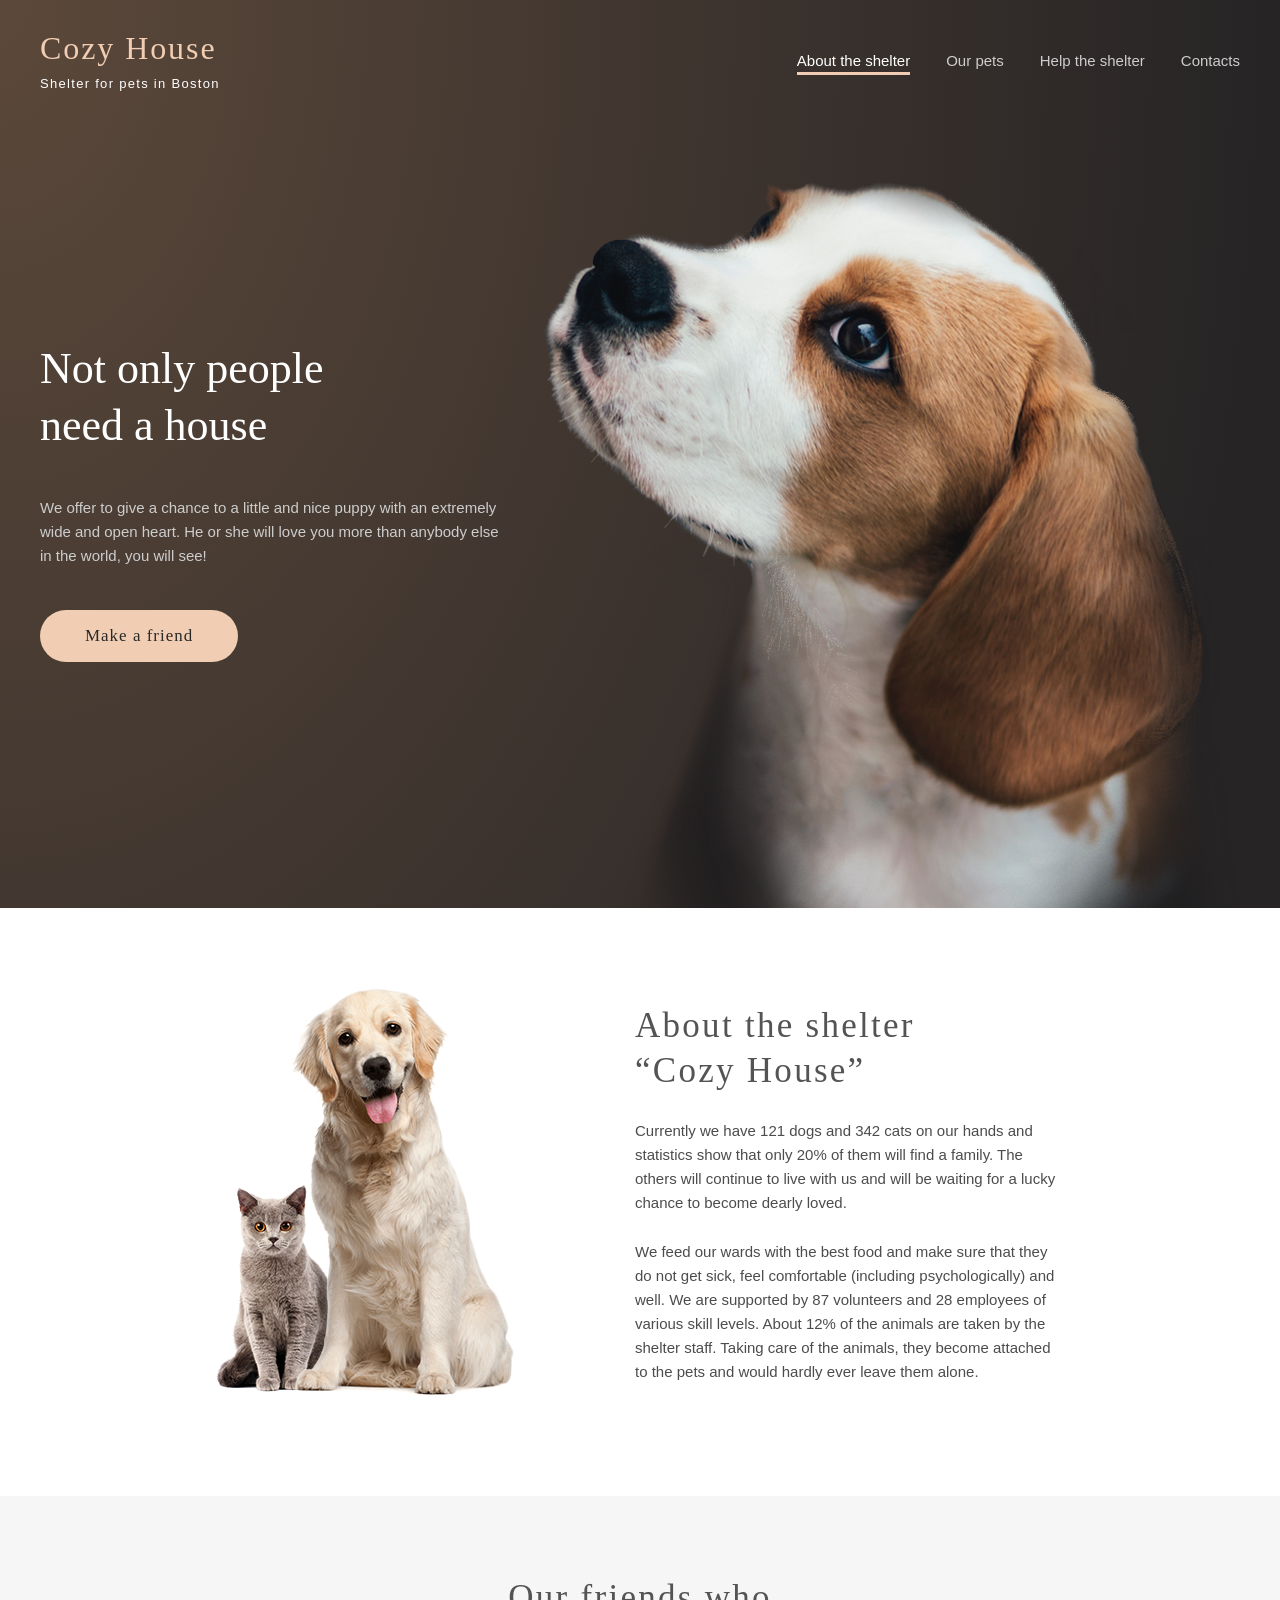
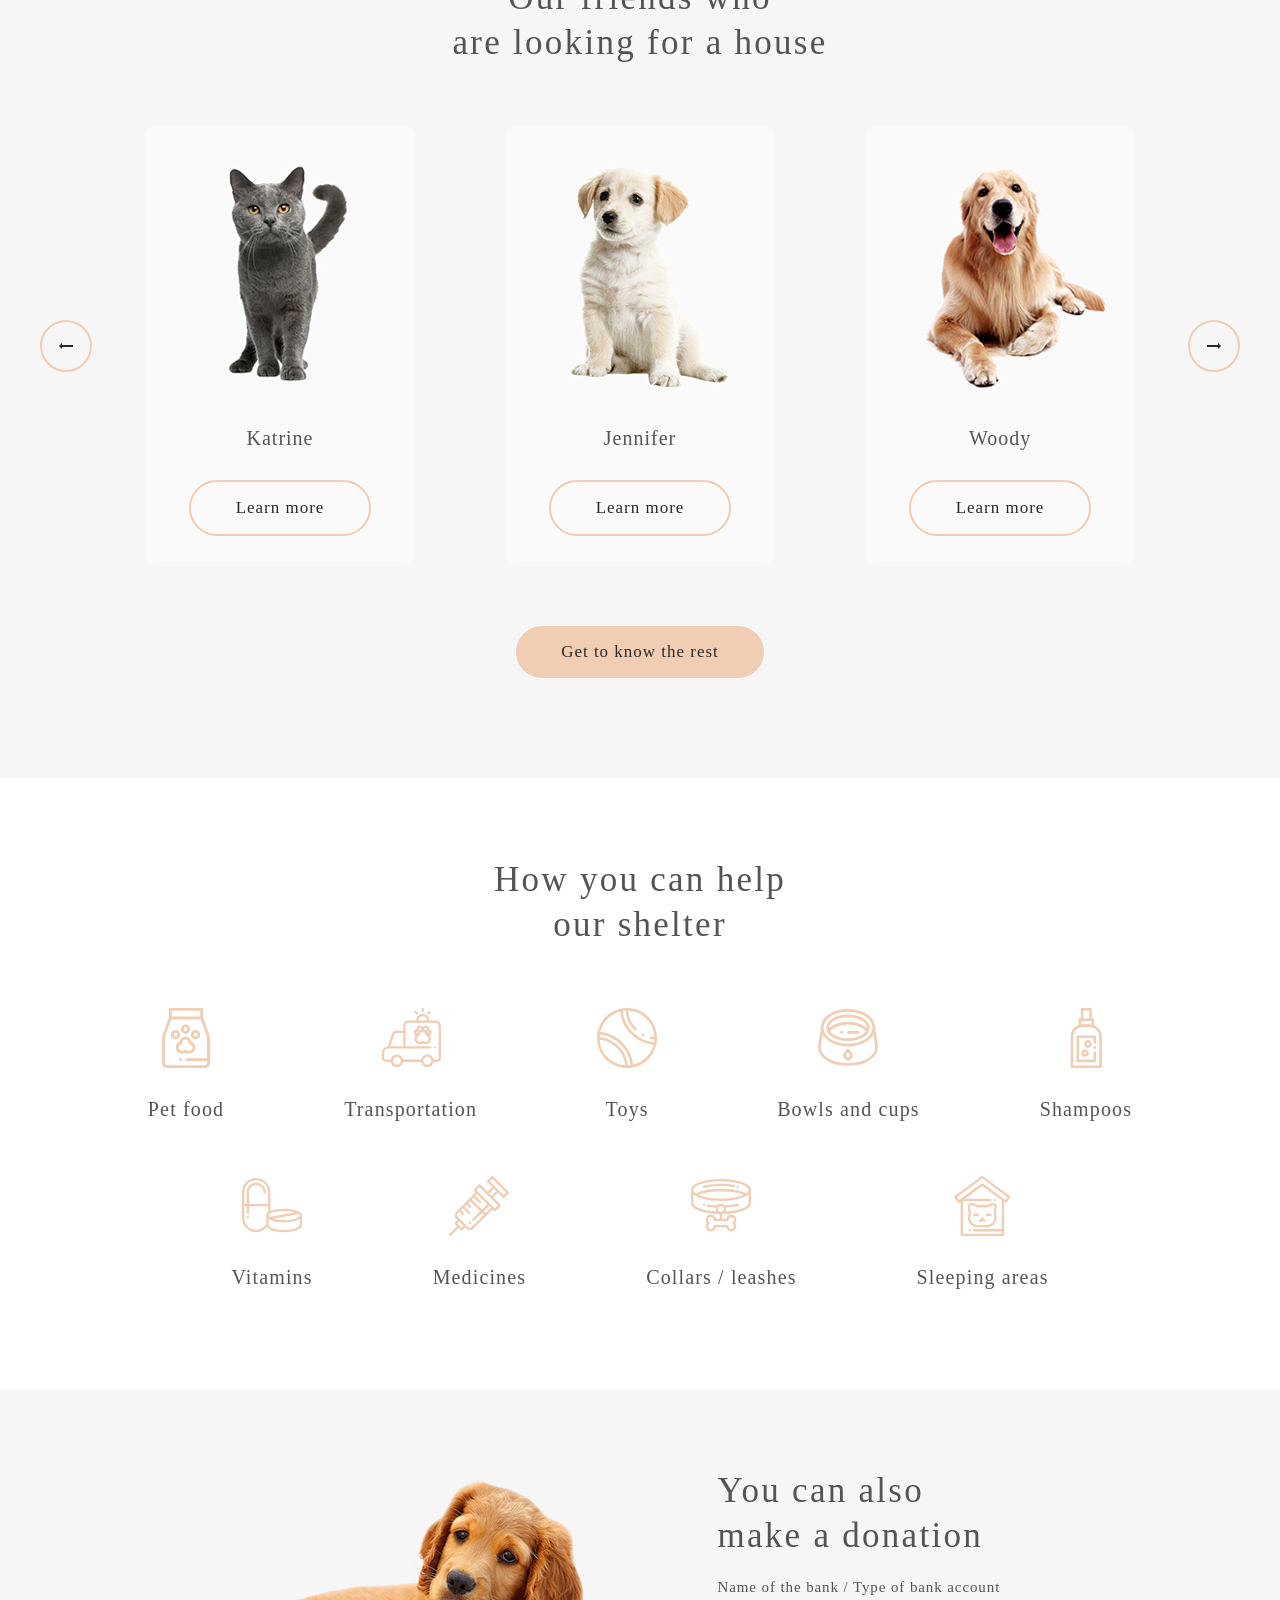
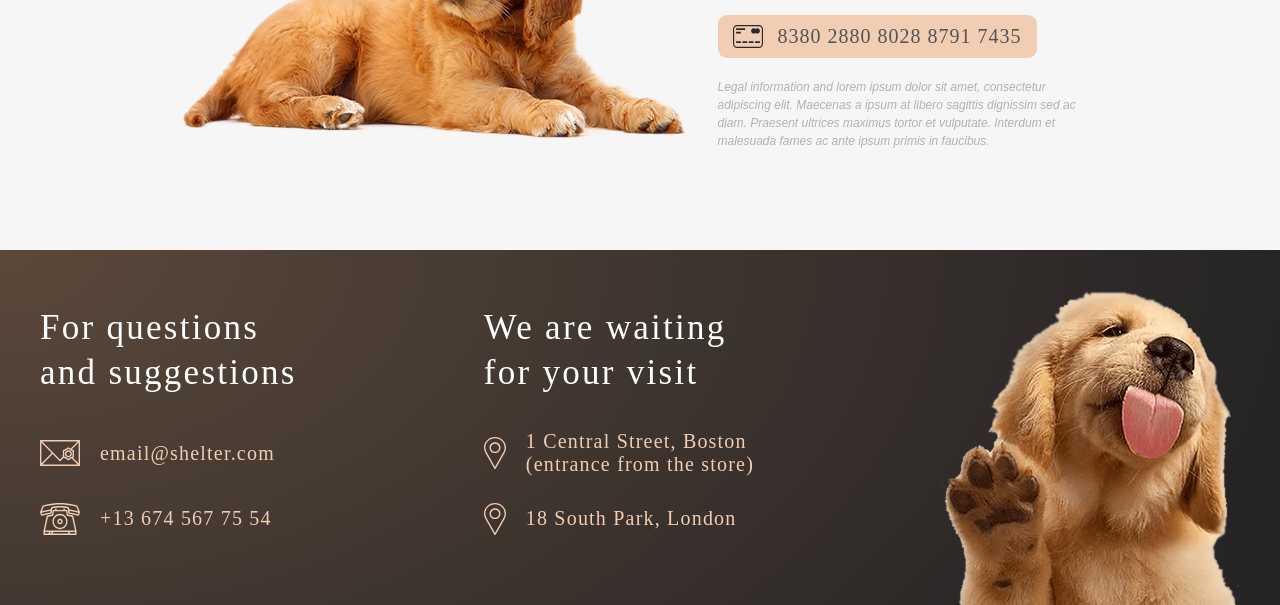
==== index.html @ 112a9e27 "feat: add adaptive for footer" ====
<!DOCTYPE html>
<html lang="en">

<head>
  <meta charset="UTF-8">
  <meta name="viewport" content="width=device-width, initial-scale=1">
  <title>Cozy House</title>
  <link rel="stylesheet" type="text/css" href="css/style.css">
  <link rel="icon" type="image/png" sizes="32x32" href="img/icons/favicon/favicon-32x32.png">
  <link rel="icon" type="image/png" sizes="16x16" href="img/icons/favicon/favicon-16x16.png">
</head>

<body>
  <div class="wrapper">

    <header class="header">
      <div class="container">
        <div class="header__row">
          <div class="header__logo">
            <a href="" class="header__logo-link">
              <span class="header__logo-title">Cozy House</span>
              <span class="header__logo-subtitle">Shelter for pets in Boston</span>
            </a>
          </div>
          <nav class="header__nav">
            <ul class="header__nav-list">
              <li><a href="#about-the-shelter" class="header__nav-link active">About the shelter</a></li>
              <li><a href="our-pets.html" class="header__nav-link">Our pets</a></li>
              <li><a href="#help-the-shelter" class="header__nav-link">Help the shelter</a></li>
              <li><a href="#contacts" class="header__nav-link">Contacts</a></li>
            </ul>
          </nav>
          <button class="header__burger" aria-label="Open menu">
            <span></span>
          </button>
        </div>
      </div>
    </header>

    <main class="content">
      <section class="hero">
        <div class="container">
          <div class="hero__content">
            <div class="hero__body">
              <h1 class="hero__title">Not only people need a house</h1>
              <div class="hero__text">
                <p>We offer to give a chance to a little and nice puppy with an extremely wide and open heart. He or she will love you more than anybody else in the world, you will see!</p>
              </div>
              <a href="#our-pets" class="hero__link link">Make a friend</a>
            </div>
            <div class="hero__image-block">
              <img src="img/main/1.png" alt="Cute puppy looking for a home" class="hero__img">
            </div>
          </div>
        </div>
      </section>

      <section class="about section" id="about-the-shelter">
        <div class="container">
          <div class="about__container">
            <div class="about__row">
              <div class="about__img">
                <img src="img/main/2.png" alt="puppy">
              </div>
              <div class="about__body">
                <h2 class="about__title title">About the shelter “Cozy House”</h2>
                <div class="about__text">
                  <p>Currently we have 121 dogs and 342 cats on our hands and statistics show that only 20% of them will find a family. The others will continue to live with us and will be waiting for a lucky chance to become dearly loved.</p>
                  <p>We feed our wards with the best food and make sure that they do not get sick, feel comfortable (including psychologically) and well. We are supported by 87 volunteers and 28 employees of various skill levels. About 12% of the animals are taken by the shelter staff. Taking care of the animals, they become attached to the pets and would hardly ever leave them alone.</p>
                </div>
              </div>
            </div>
          </div>
        </div>
      </section>

      <section class="friends section" id="our-pets">
        <div class="container">
          <h2 class="friends__title title">Our friends who <br> are looking for a house</h2>
          <div class="friends__slider slider">
            <button class="slider__btn">
              <img src="img/icons/arr1.svg" alt="arrow">
            </button>
            <div class="slider__cards">
              <div class="slider__row">
                <a href="#" class="slider__card">
                  <div class="slider__img">
                    <img src="img/main/slider/1.png" alt="kitten">
                  </div>
                  <div class="slider__name">Katrine</div>
                  <div class="slider__link link">Learn more</div>
                </a>
                <a href="#" class="slider__card">
                  <div class="slider__img">
                    <img src="img/main/slider/2.png" alt="kitten">
                  </div>
                  <div class="slider__name">Jennifer</div>
                  <div class="slider__link link">Learn more</div>
                </a>
                <a href="#" class="slider__card">
                  <div class="slider__img">
                    <img src="img/main/slider/3.png" alt="kitten">
                  </div>
                  <div class="slider__name">Woody</div>
                  <div class="slider__link link">Learn more</div>
                </a>
              </div>
            </div>
            <button class="slider__btn">
              <img src="img/icons/arr2.svg" alt="arrow">
            </button>
          </div>
          <div class="friends__link">
            <a href="our-pets.html" class="link">Get to know the rest</a>
          </div>
        </div>
      </section>

      <section class="help section" id="help-the-shelter">
        <div class="container">
          <h2 class="help__title title">How you can help <br> our shelter</h2>

          <div class="help__content">
            <ul class="help__row help__row--top">
              <li class="help__item">
                <div class="help__item-img"><img src="img/main/help/1.svg" alt=""></div>
                <p class="help__item-name">Pet food</p>
              </li>
              <li class="help__item">
                <div class="help__item-img"><img src="img/main/help/2.svg" alt=""></div>
                <p class="help__item-name">Transportation</p>
              </li>
              <li class="help__item">
                <div class="help__item-img"><img src="img/main/help/3.svg" alt=""></div>
                <p class="help__item-name">Toys</p>
              </li>
              <li class="help__item">
                <div class="help__item-img"><img src="img/main/help/4.svg" alt=""></div>
                <p class="help__item-name">Bowls and cups</p>
              </li>
              <li class="help__item">
                <div class="help__item-img"><img src="img/main/help/5.svg" alt=""></div>
                <p class="help__item-name">Shampoos</p>
              </li>
            </ul>

            <ul class="help__row help__row--bottom">
              <li class="help__item">
                <div class="help__item-img"><img src="img/main/help/6.svg" alt=""></div>
                <p class="help__item-name">Vitamins</p>
              </li>
              <li class="help__item">
                <div class="help__item-img"><img src="img/main/help/7.svg" alt=""></div>
                <p class="help__item-name">Medicines</p>
              </li>
              <li class="help__item">
                <div class="help__item-img"><img src="img/main/help/8.svg" alt=""></div>
                <p class="help__item-name">Collars / leashes</p>
              </li>
              <li class="help__item">
                <div class="help__item-img"><img src="img/main/help/9.svg" alt=""></div>
                <p class="help__item-name">Sleeping areas</p>
              </li>
            </ul>
          </div>
        </div>
      </section>


      <section class="donation section">
        <div class="container">
          <div class="donation__row">
            <div class="donation__img">
              <img src="img/main/3.png" alt="puppy">
            </div>
            <div class="donation__body">
              <h2 class="donation__title title">You can also <br> make a donation</h2>
              <div class="donation__bank-type">Name of the bank / Type of bank account</div>
              <a href="" class="donation__card link">8380 2880 8028 8791 7435</a>
              <div class="donation__legal-info">
                <p>Legal information and lorem ipsum dolor sit amet, consectetur adipiscing elit. Maecenas a ipsum at libero sagittis dignissim sed ac diam. Praesent ultrices maximus tortor et vulputate. Interdum et malesuada fames ac ante ipsum primis in faucibus.</p>
              </div>
            </div>
          </div>
        </div>
      </section>

    </main>

    <footer class="footer" id="contacts">
      <div class="container">
        <div class="footer__row">
          <div class="footer__column">
            <h2 class="footer__title title">For questions <br> and suggestions</h2>
            <a href="mailto:email@shelter.com" class="footer__link email">email@shelter.com</a>
            <a href="tel:+136745677554" class="footer__link phone">+13 674 567 75 54</a>
          </div>
          <div class="footer__column">
            <h2 class="footer__title title">We are waiting <br> for your visit</h2>
            <a href="https://www.google.com/maps/place/1+Central+St,+Boston,+MA+02109,+%D0%A1%D0%A8%D0%90/@42.3586081,-71.0549309,20.5z/data=!4m5!3m4!1s0x89e370868bc2ce7b:0x82fa7db94f5fea9e!8m2!3d42.358552!4d-71.0547264?entry=ttu&g_ep=EgoyMDI1MDYxNi4wIKXMDSoASAFQAw%3D%3D" target="_blank" class="footer__link address">1 Central Street, Boston <br> (entrance from the store)</a>
            <a href="https://www.google.com/maps/place/18+S+Park+Rd,+London+SW19+6NN,+%D0%92%D0%B5%D0%BB%D0%B8%D0%BA%D0%BE%D0%B1%D1%80%D0%B8%D1%82%D0%B0%D0%BD%D0%B8%D1%8F/@51.4440909,-0.2084612,18.75z/data=!4m6!3m5!1s0x48760f46ff61dba9:0x5696e3b778e1f425!8m2!3d51.4441053!4d-0.2076652!16s%2Fg%2F11b90n3sb6?entry=ttu&g_ep=EgoyMDI1MDYxNi4wIKXMDSoASAFQAw%3D%3D" target="_blank" class="footer__link address">18 South Park, London </a>
          </div>
          <div class="footer__img">
            <img src="img/footer.png" alt="puppy">
          </div>
        </div>
      </div>
    </footer>
  </div>
</body>

</html>
---- css/style.css ----
:root {
  --clr-white: #ffffff;
  --clr-light: #fafafa;
  --clr-gray-100: #f6f6f6;
  --clr-gray-200: #f1f1f1;
  --clr-gray-300: #cdcdcd;
  --clr-gray-400: #b2b2b2;
  --clr-gray-500: #545454;
  --clr-gray-600: #4c4c4c;
  --clr-gray-700: #292929;
  --clr-brown-100: #f1cdb3;
  --clr-brown-200: #fddcc4;
  --clr-brand-dark-1: #5b483a;
  --clr-brand-dark-2: #262425;
  --bg-primary: var(--clr-white);
  --bg-secondary: var(--clr-gray-100);
  --bg-accent: var(--clr-brown-200);
  --bg-card: var(--clr-light);
  --bg-dark: var(--clr-brand-dark-2);
  --bg-dark-card: var(--clr-brand-dark-1);
  --text-main: var(--clr-gray-600);
  --text-title: var(--clr-gray-500);
  --text-accent: var(--clr-white);
  --text-muted: var(--clr-gray-300);
  --text-dark: var(--clr-gray-700);
  --text-disclaimer: var(--clr-gray-400);
  --cta-primary: var(--clr-brown-100);
  --cta-primary-hover: var(--clr-brown-200);
  --link-color: var(--clr-brand-dark-1);
  --border-light: var(--clr-gray-200);
  --border-focus: var(--clr-brown-100);
  --font-size-xs: 0.8125rem;
  --font-size-sm: 0.9375rem;
  --font-size-md: 1.25rem;
  --font-size-lg: 1.5rem;
  --font-size-xl: 2.1875rem;
  --font-size-xxl: 2.75rem;
  --font-size-logo: 2rem;
  --font-size-link: 1.06rem;
  --font-size-disclaimer: 0.75rem;
}

.visually-hidden {
  position: absolute !important;
  width: 1px !important;
  height: 1px !important;
  margin: -1px !important;
  padding: 0 !important;
  overflow: hidden !important;
  clip: rect(0 0 0 0) !important;
  white-space: nowrap !important;
  border: 0 !important;
}

.flex-center {
  display: flex;
  align-items: center;
  justify-content: center;
}

.header__nav-link, .header__nav-link::after, .slider__btn, .link {
  transition: all 0.3s;
}

* {
  padding: 0;
  margin: 0;
  border: 0;
}

*,
*:before,
*:after {
  -webkit-box-sizing: border-box;
  box-sizing: border-box;
}

:focus,
:active {
  outline: none;
}

a:focus,
a:active {
  outline: none;
}

nav,
footer,
header,
aside {
  display: block;
}

input,
button,
textarea {
  font-family: inherit;
}

input::-ms-clear {
  display: none;
}

button {
  cursor: pointer;
}

button::-moz-focus-inner {
  padding: 0;
  border: 0;
}

a,
a:visited {
  text-decoration: none;
}

a:hover {
  text-decoration: none;
}

ul li {
  list-style: none;
}

img {
  vertical-align: top;
}

h1,
h2,
h3,
h4,
h5,
h6 {
  font-size: inherit;
  font-weight: 400;
}

html,
body {
  height: 100%;
  width: 100%;
  font-size: 100%;
  line-height: 1;
  -ms-text-size-adjust: 100%;
  -moz-text-size-adjust: 100%;
  -webkit-text-size-adjust: 100%;
}

html {
  scroll-behavior: smooth;
}

body {
  font-family: Arial, "Helvetica Neue", Helvetica, sans-serif;
}

.link {
  display: inline-flex;
  align-items: center;
  justify-content: center;
  text-align: center;
  border-radius: 100vmax;
  padding: 0.9375rem 2.8125rem;
  background-color: var(--cta-primary);
  font-family: "Georgia", Georgia, serif;
  font-size: var(--font-size-link);
  letter-spacing: 0.06em;
  line-height: 1.3;
  color: var(--text-dark);
}
.link:hover {
  background-color: var(--cta-primary-hover);
}

.title {
  font-family: "Georgia", Georgia, serif;
  font-size: var(--font-size-xl);
  line-height: 1.285;
  letter-spacing: 0.065em;
  color: var(--text-title);
}
@media (max-width: 600px) {
  .title {
    font-size: var(--font-size-lg);
  }
}

.slider {
  display: flex;
  align-items: center;
  justify-content: space-between;
  gap: clamp(0.625rem, -4.688rem + 10vw, 3.313rem);
}
.slider__cards {
  width: 100%;
  overflow: hidden;
}
.slider__row {
  display: flex;
  justify-content: center;
  gap: clamp(1.25rem, -7.398rem + 16.279vw, 5.625rem);
}
.slider__row--grid {
  display: grid;
  grid-template-columns: repeat(4, 1fr);
  gap: 1.875rem 2.5rem;
}
.slider__card {
  flex: 1 1 33.333%;
  display: flex;
  flex-direction: column;
  font-family: "Georgia", Georgia, serif;
  text-align: center;
  background-color: var(--bg-card);
  border-radius: 0.625rem;
  padding-block-end: 1.875rem;
  overflow: hidden;
}
.slider__card:hover .slider__link {
  background-color: var(--cta-primary-hover);
  border-color: var(--cta-primary-hover);
}
.slider__img {
  width: 100%;
}
.slider__img img {
  width: 100%;
  max-width: 16.875rem;
  height: auto;
  aspect-ratio: 1/1;
  object-fit: cover;
}
.slider__name {
  margin-block: 1.875rem;
  font-size: var(--font-size-md);
  line-height: 1.2;
  letter-spacing: 0.0625rem;
  color: var(--text-title);
  flex: 1 1 auto;
}
.slider__link {
  align-self: center;
  border: 0.125rem solid var(--cta-primary);
  background-color: transparent;
}
.slider__btn {
  flex-shrink: 0;
  display: flex;
  align-items: center;
  justify-content: center;
  width: 3.25rem;
  height: 3.25rem;
  background-color: transparent;
  border: 0.125rem solid var(--cta-primary);
  border-radius: 50%;
}
.slider__btn:hover {
  background-color: var(--cta-primary-hover);
  border-color: var(--cta-primary-hover);
}
.slider__btn.active-btn {
  background-color: var(--cta-primary);
}
.slider__btn.disabled-btn {
  border-color: var(--text-muted);
  color: var(--text-muted);
  pointer-events: none;
  opacity: 0.5;
}
@media (max-width: 1024px) {
  .slider__row--grid {
    grid-template-columns: repeat(2, 1fr);
  }
}
@media (max-width: 850px) {
  .slider {
    gap: 0.75rem;
  }
  .slider__row:not(.slider__row--grid) {
    gap: clamp(0.313rem, -2.813rem + 10vw, 2.5rem);
  }
  .slider__row:not(.slider__row--grid) .slider__card:nth-child(3) {
    display: none;
  }
}
@media (max-width: 600px) {
  .slider {
    flex-wrap: wrap;
    justify-content: center;
    column-gap: 5rem;
  }
  .slider__row:not(.slider__row--grid) .slider__card:nth-child(2) {
    display: none;
  }
  .slider__row--grid {
    grid-template-columns: 1fr;
    gap: 1.875rem;
  }
  .slider__cards {
    order: -1;
    width: 100%;
  }
}

.wrapper {
  min-height: 100dvh;
  display: flex;
  flex-direction: column;
}

.content {
  flex: 1;
}

.container {
  width: 100%;
  max-width: 1280px;
  margin-inline: auto;
  padding-inline: 1.25rem;
}
@media (min-width: 750px) {
  .container {
    padding-inline: 1.875rem;
  }
}
@media (min-width: 850px) {
  .container {
    padding-inline: 2.5rem;
  }
}

.section {
  padding-block: 5rem 6.25rem;
}

@media (max-width: 600px) {
  .section {
    padding-block: 2.625rem;
  }
}
.header {
  position: absolute;
  inset-inline: 0;
  width: 100%;
  padding-block-start: 2rem;
  z-index: 10;
}
.header__row {
  display: flex;
  justify-content: space-between;
  align-items: center;
}
.header__logo-link {
  display: flex;
  flex-direction: column;
}
.header__logo-title {
  padding-block-end: 0.8125rem;
  font-family: "Georgia", Georgia, serif;
  font-size: var(--font-size-logo);
  letter-spacing: 0.06em;
  color: var(--cta-primary);
}
.header__logo-subtitle {
  font-size: var(--font-size-xs);
  text-align: center;
  letter-spacing: 0.1em;
  color: var(--text-accent);
}
.header__nav-list {
  display: flex;
  align-items: center;
  gap: 2.25rem;
}
.header__nav-link {
  position: relative;
  padding-block: 0.625rem;
  color: var(--text-muted);
  font-size: var(--font-size-sm);
  line-height: 1.6;
}
.header__nav-link:hover, .header__nav-link:focus-visible {
  color: var(--text-accent);
}
.header__nav-link::after {
  content: "";
  position: absolute;
  inset-block-end: 0.25rem;
  inset-inline-start: 0;
  width: 100%;
  height: 0.1875rem;
  background-color: var(--cta-primary);
  scale: 0 1;
  transform-origin: center;
}
.header__nav-link:active::after {
  scale: 1 1;
}
.header__nav-link.active {
  color: var(--text-accent);
  pointer-events: none;
}
.header__nav-link.active::after {
  scale: 1 1;
}
.header--light .header__nav-link {
  color: #545454;
}
.header--light .header__nav-link:hover, .header--light .header__nav-link:focus-visible, .header--light .header__nav-link.active {
  color: var(--text-dark);
}
.header--light .header__logo-title {
  color: var(--text-title);
}
.header--light .header__logo-subtitle {
  color: var(--text-dark);
}
.header__burger {
  display: none;
  background: none;
  border: none;
  cursor: pointer;
  flex-direction: column;
  gap: 8px;
  width: 30px;
  z-index: 100;
}
.header__burger span, .header__burger::before, .header__burger::after {
  content: "";
  display: block;
  width: 100%;
  height: 2px;
  background-color: var(--bg-accent);
  transition: transform 0.3s ease, opacity 0.3s ease;
}
.is-open .header__burger::before {
  transform: translateY(8px) rotate(45deg);
}
.is-open .header__burger span {
  opacity: 0;
}
.is-open .header__burger::after {
  transform: translateY(-8px) rotate(-45deg);
}
@media (max-width: 750px) {
  .header__burger {
    display: flex;
  }
  .header__nav {
    position: fixed;
    inset-block-start: 0;
    inset-inline-end: 0;
    width: 100%;
    height: 100dvh;
    background-color: rgba(41, 41, 41, 0.98);
    padding: 100px 40px 40px;
    z-index: 90;
    display: flex;
    justify-content: center;
    align-items: center;
    opacity: 0;
    visibility: hidden;
    transform: translateX(100%);
    transition: opacity 0.3s ease, visibility 0.3s ease, transform 0.3s ease;
  }
  .is-open .header__nav {
    opacity: 1;
    visibility: visible;
    transform: translateX(0);
  }
  .header__nav-list {
    flex-direction: column;
    gap: 40px;
    text-align: center;
  }
  .header__nav-list li {
    width: 100%;
  }
  .header__nav-link {
    font-size: 24px;
    display: inline-block;
    width: 100%;
  }
}

.footer {
  background: url("../img/bg-gradient.png"), radial-gradient(100% 215.42% at 0% 0%, var(--bg-dark-card) 0%, var(--bg-dark) 100%);
  padding-block-start: 2.5rem;
  overflow: hidden;
}
.footer__row {
  display: grid;
  grid-template-columns: auto auto auto;
  grid-template-rows: auto auto auto 3.75rem;
  justify-content: space-between;
  column-gap: clamp(1.25rem, -16.047rem + 32.558vw, 10rem);
  align-items: center;
}
.footer__column {
  display: contents;
}
.footer__title {
  margin-block-start: 1rem;
  grid-row: 1;
  align-self: start;
  color: var(--text-accent);
}
.footer__link {
  display: inline-flex;
  align-items: center;
  font-family: "Georgia", Georgia, serif;
  font-size: var(--font-size-md);
  line-height: 1.15;
  letter-spacing: 0.075rem;
  color: var(--cta-primary);
  text-decoration: none;
  padding-block: 0.375rem;
  padding-inline-start: 3.75rem;
  transition: color 0.3s ease;
}
.footer__link:hover {
  color: var(--cta-primary-hover);
}
.footer__link.email {
  grid-row: 2;
  background: url("../img/icons/2.svg") left center no-repeat;
}
.footer__link.phone {
  grid-row: 3;
  background: url("../img/icons/3.svg") left center no-repeat;
}
.footer__link.address {
  background: url("../img/icons/4.svg") left center no-repeat;
  padding-inline-start: 2.625rem;
}
.footer__img {
  grid-column: 3;
  grid-row: 1/span 4;
  align-self: end;
}
.footer__img img {
  display: block;
  width: 100%;
  height: auto;
  max-width: 18.75rem;
}
@media (max-width: 850px) {
  .footer {
    padding-block-start: 1.875rem;
  }
  .footer__row {
    grid-template-columns: auto auto;
    grid-template-rows: auto auto auto auto;
    row-gap: 1.5rem;
    margin-inline: 2.125rem;
    column-gap: 3.5rem;
    justify-content: normal;
  }
  .footer__title {
    margin-block-start: auto;
  }
  .footer__img {
    grid-row: 4;
    grid-column: 1/span 2;
    justify-self: center;
    margin-block-start: 2.5rem;
  }
}
@media (max-width: 750px) {
  .footer__row {
    grid-template-columns: 1fr;
    grid-template-rows: auto;
    justify-items: center;
    row-gap: 2.25rem;
    margin-inline: -0.625rem;
  }
  .footer__title, .footer__link, .footer__img {
    grid-column: 1;
    grid-row: auto;
    align-self: auto;
  }
  .footer__title {
    text-align: center;
    max-width: 18ch;
  }
  .footer__title br {
    display: none;
  }
  .footer__link {
    justify-content: center;
  }
  .footer__link.address {
    justify-self: start;
    margin-inline-start: clamp(0rem, -9.302rem + 46.512vw, 12.5rem);
  }
  .footer__img {
    margin-block-start: auto;
    margin-inline: 1.25rem;
    justify-self: center;
  }
}

.about__container {
  max-width: 53.125rem;
  margin-inline: auto;
}
.about__row {
  display: flex;
  gap: 5rem 7.5rem;
}
.about__img img {
  width: 100%;
}
.about__body {
  display: flex;
  flex-direction: column;
  row-gap: 1.56rem;
  margin-block-start: 1rem;
  max-width: 26.875rem;
}
.about__title {
  text-wrap: balance;
}
.about__text {
  display: flex;
  flex-direction: column;
  row-gap: 1.56rem;
  font-size: var(--font-size-sm);
  line-height: 1.6;
  color: var(--text-main);
}
@media (max-width: 850px) {
  .about__container {
    max-width: 26.875rem;
  }
  .about__row {
    flex-direction: column;
    align-items: center;
  }
  .about__img {
    order: 1;
  }
  .about__body {
    margin-top: 0;
  }
}
@media (max-width: 600px) {
  .about__title {
    text-align: center;
  }
  .about__body {
    display: flex;
    flex-direction: column;
    align-items: center;
    justify-content: center;
  }
  .about__row {
    row-gap: 2.625rem;
  }
  .about__img {
    max-width: 16.25rem;
  }
  .about__text {
    margin-inline: 0.3rem;
    text-align: justify;
  }
}

.donation {
  background-color: var(--bg-secondary);
}
.donation__row {
  display: flex;
  align-items: center;
  justify-content: center;
  width: 100%;
  max-width: 57.1875rem;
  margin-inline: auto;
  gap: 1.875rem;
}
.donation__img {
  flex: 0 1 31.5625rem;
}
.donation__img img {
  display: block;
  width: 100%;
  height: auto;
  object-fit: cover;
}
.donation__body {
  flex: 1 1 23.75rem;
  display: flex;
  flex-direction: column;
  row-gap: 1.25rem;
}
.donation__bank-type {
  font-family: "Georgia", Georgia, serif;
  font-size: var(--font-size-sm);
  line-height: 1.1;
  letter-spacing: 0.056rem;
  color: var(--text-title);
}
.donation__card {
  background: url("../img/icons/1.svg") left 0.9375rem center no-repeat, var(--cta-primary);
  border-radius: 0.5625rem;
  padding-block: 0.625rem;
  padding-inline: 3.75rem 0.9375rem;
  font-family: "Georgia", Georgia, serif;
  font-size: var(--font-size-md);
  line-height: 1.15;
  letter-spacing: 0.05em;
  color: var(--text-title);
  justify-content: start;
  align-self: start;
}
.donation__legal-info {
  font-style: italic;
  font-size: var(--font-size-disclaimer);
  line-height: 1.5;
  color: var(--text-disclaimer);
}
@media (max-width: 920px) {
  .donation__row {
    flex-direction: column-reverse;
    gap: 3.75rem;
  }
  .donation__body {
    flex: 0 1 auto;
    padding-inline: clamp(0rem, -19.123rem + 61.194vw, 10.25rem);
  }
  .donation__img {
    flex: 0 1 auto;
  }
}
@media (max-width: 600px) {
  .donation__body {
    align-items: center;
  }
  .donation__title {
    text-align: center;
  }
  .donation__row {
    gap: 2.5rem;
  }
  .donation__card {
    max-width: 281px;
    padding-block: 0.8125rem;
    font-size: var(--font-size-sm);
    align-self: auto;
  }
  .donation__bank-type {
    letter-spacing: 0;
  }
  .donation__legal-info {
    text-align: justify;
  }
}

.friends {
  background-color: var(--bg-secondary);
}
.friends__title {
  text-align: center;
}
.friends__slider {
  margin-block: 3.75rem;
  margin-inline: auto;
}
.friends__link {
  display: flex;
  justify-content: center;
}
@media (max-width: 750px) {
  .friends__slider {
    margin-block: 2.625rem;
  }
}

.help__title {
  text-align: center;
}
.help__content {
  margin-block-start: 3.75rem;
  display: flex;
  flex-direction: column;
  gap: 3.4375rem;
}
.help__row {
  display: flex;
  justify-content: center;
  gap: clamp(2.5rem, -7.384rem + 18.605vw, 7.5rem);
}
.help__row--top {
  padding-inline: clamp(0rem, -10.749rem + 20.233vw, 5.438rem);
}
.help__row--bottom {
  padding-inline: clamp(0rem, -21.126rem + 39.767vw, 10.688rem);
}
.help__item {
  display: flex;
  flex-direction: column;
  align-items: center;
  text-align: center;
  flex: 0 1 auto;
}
.help__item-img {
  display: flex;
  align-items: center;
  justify-content: center;
  width: 3.75rem;
  height: 3.75rem;
  flex-shrink: 0;
}
.help__item-img img {
  display: block;
  max-width: 100%;
  max-height: 100%;
  height: auto;
  object-fit: contain;
}
.help__item-name {
  margin-block-start: 1.875rem;
  font-size: var(--font-size-md);
  line-height: 1.15;
  letter-spacing: 0.071rem;
  color: var(--text-title);
  white-space: nowrap;
  font-family: "Georgia", Georgia, serif;
}

@media (max-width: 850px) {
  .help__content {
    display: grid;
    grid-template-columns: repeat(3, 1fr);
    column-gap: clamp(1.875rem, -0.804rem + 8.571vw, 3.75rem);
    padding-inline: clamp(0rem, -3.571rem + 11.429vw, 2.5rem);
  }
  .help__row {
    display: contents;
  }
}
@media (max-width: 600px) {
  .help__content {
    display: grid;
    grid-template-columns: repeat(2, 1fr);
    gap: 1.875rem 1.25rem;
    padding-inline: 0;
    margin-block-start: 2.5rem;
  }
  .help__row {
    display: contents;
  }
  .help__item-img {
    width: 3.125rem;
    height: 3.125rem;
  }
  .help__item-name {
    margin-block-start: 1.25rem;
    font-size: 0.9375rem;
  }
}
.hero {
  background: url("../img/bg-gradient.png"), radial-gradient(100% 215.42% at 0% 0%, #5b483a 0%, #262425 100%);
  display: flex;
  align-items: flex-end;
}
.hero__content {
  width: 100%;
  display: flex;
  justify-content: space-between;
  align-items: end;
  gap: 2.625rem;
  margin-block-start: 11.25rem;
}
.hero__body {
  max-width: 28.75rem;
  width: 100%;
  display: flex;
  flex-direction: column;
  align-items: flex-start;
  gap: 2.625rem;
  align-self: start;
  margin-block-start: clamp(0px, 0px + 160 * (100vw - 768px) / 512, 160px);
}
.hero__title {
  font-family: "Georgia", Georgia, serif;
  font-size: var(--font-size-xxl);
  line-height: 1.3;
  color: #ffffff;
  max-width: 21.875rem;
}
.hero__text {
  font-size: var(--font-size-sm);
  line-height: 1.6;
  color: #cdcdcd;
}
.hero__image-block {
  max-width: 43.625rem;
  width: 100%;
  display: flex;
  justify-content: flex-end;
  align-items: flex-end;
  align-self: end;
}
.hero__img {
  width: 100%;
  height: auto;
  display: block;
  object-fit: contain;
}
@media (max-width: 850px) {
  .hero__content {
    flex-direction: column;
    row-gap: 6.25rem;
  }
  .hero__body {
    align-self: center;
  }
  .hero__link {
    align-self: center;
  }
  .hero__content {
    margin-block-start: 9.375rem;
  }
  .hero__image-block {
    max-width: 35.5rem;
  }
}
@media (max-width: 600px) {
  .hero__title {
    font-size: var(--font-size-lg);
    letter-spacing: 0.06em;
    max-width: 200px;
  }
  .hero__body {
    text-align: center;
    align-items: center;
  }
  .hero__text {
    margin-inline: -0.625rem;
  }
  .hero__image-block {
    margin-inline: -0.625rem;
    max-width: 16.25rem;
  }
}

.friends-full {
  background-color: var(--bg-secondary);
  margin-block-start: 7.5rem;
  padding-block: 5rem 6.125rem;
}
.friends-full__title {
  text-align: center;
  margin-block-end: 3.75rem;
}
.friends-full__slider {
  margin-block-end: 1.875rem;
}
.friends-full__nav {
  display: flex;
  justify-content: space-between;
  align-items: center;
  width: 100%;
  max-width: 21.25rem;
  margin-inline: auto;
}
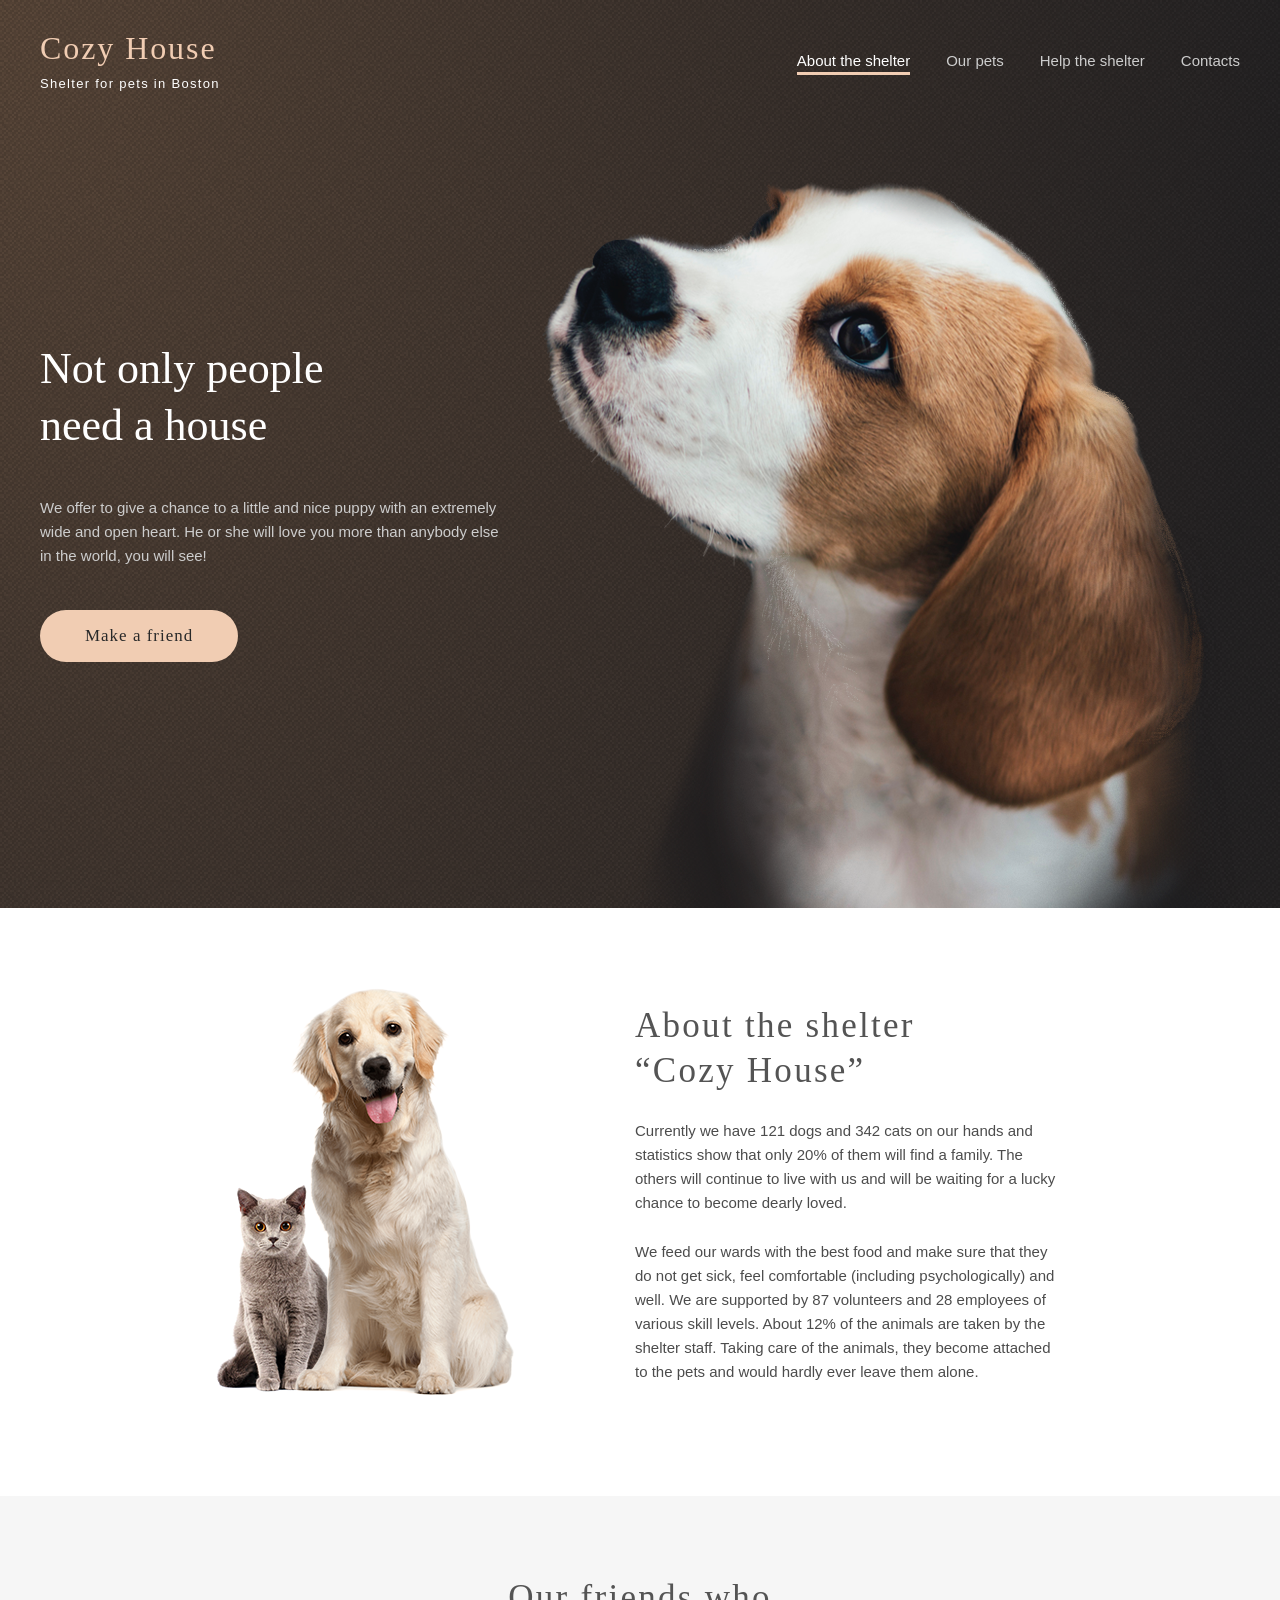
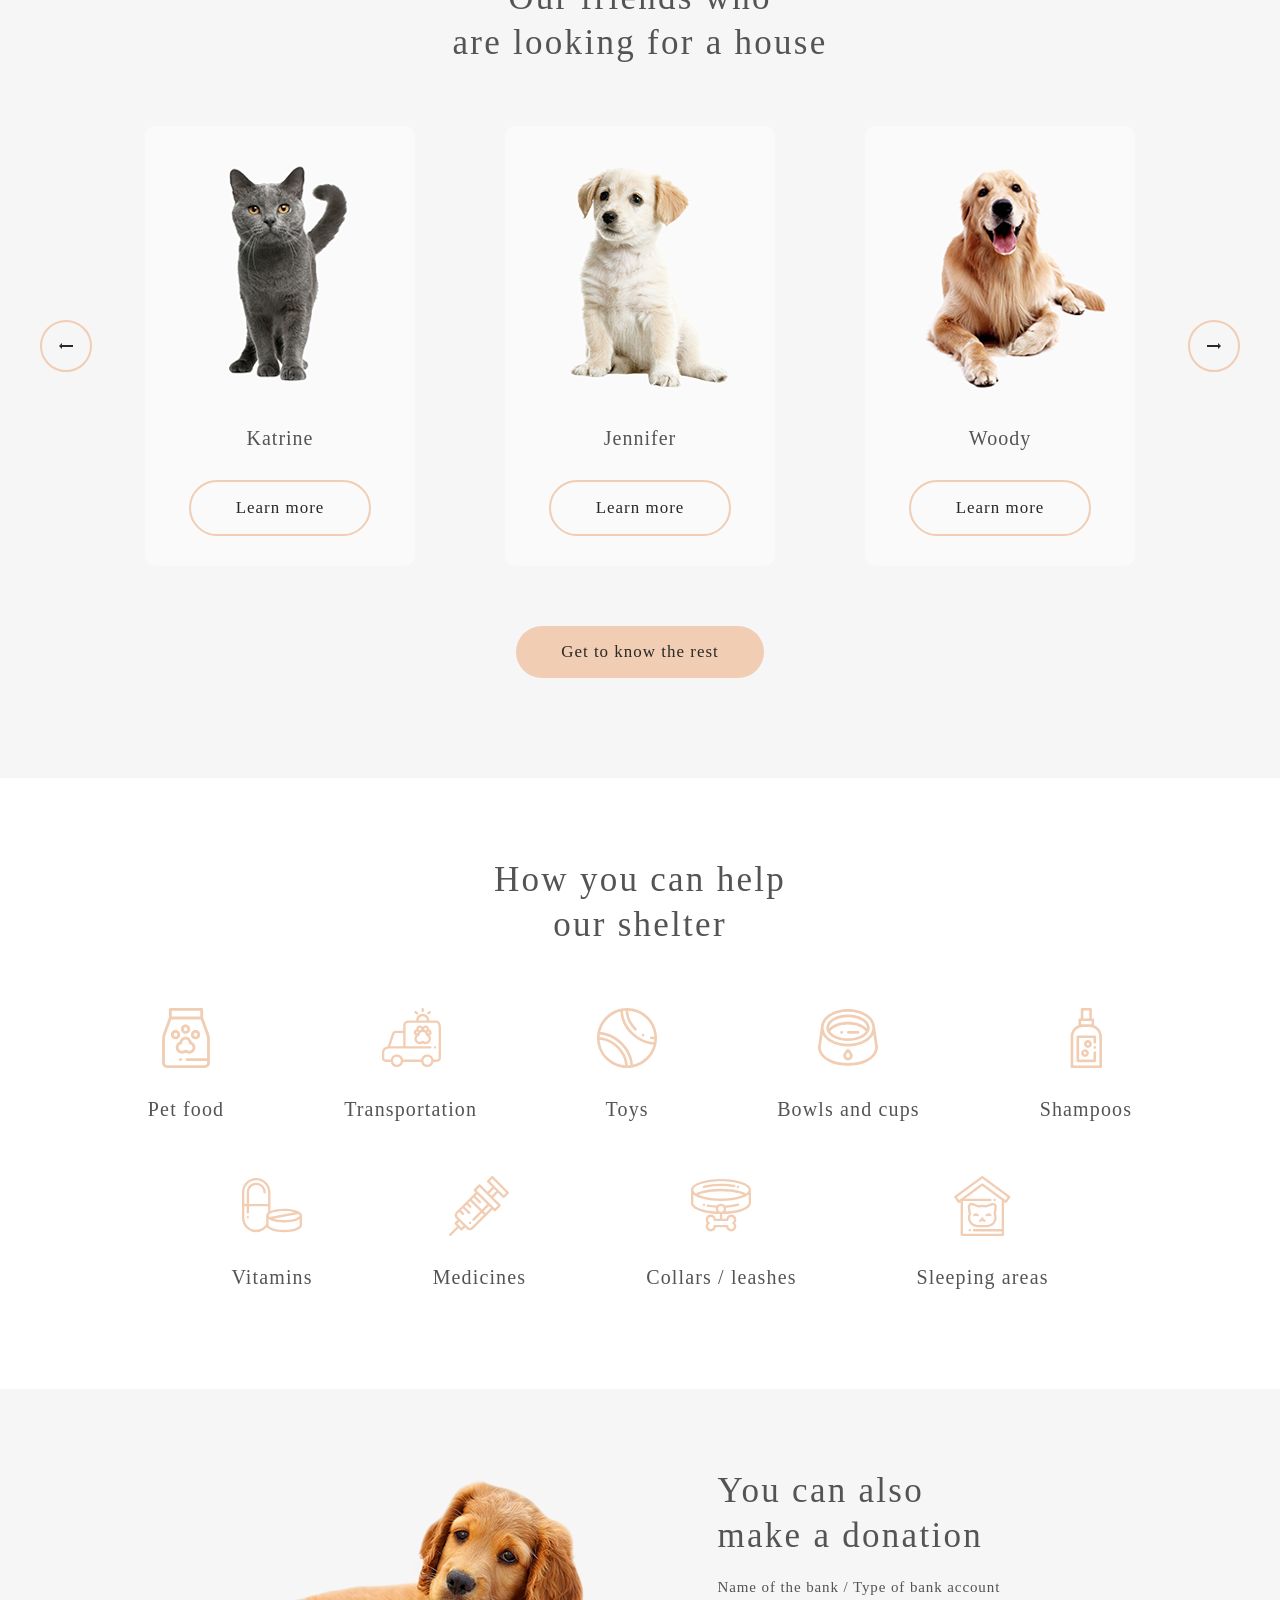
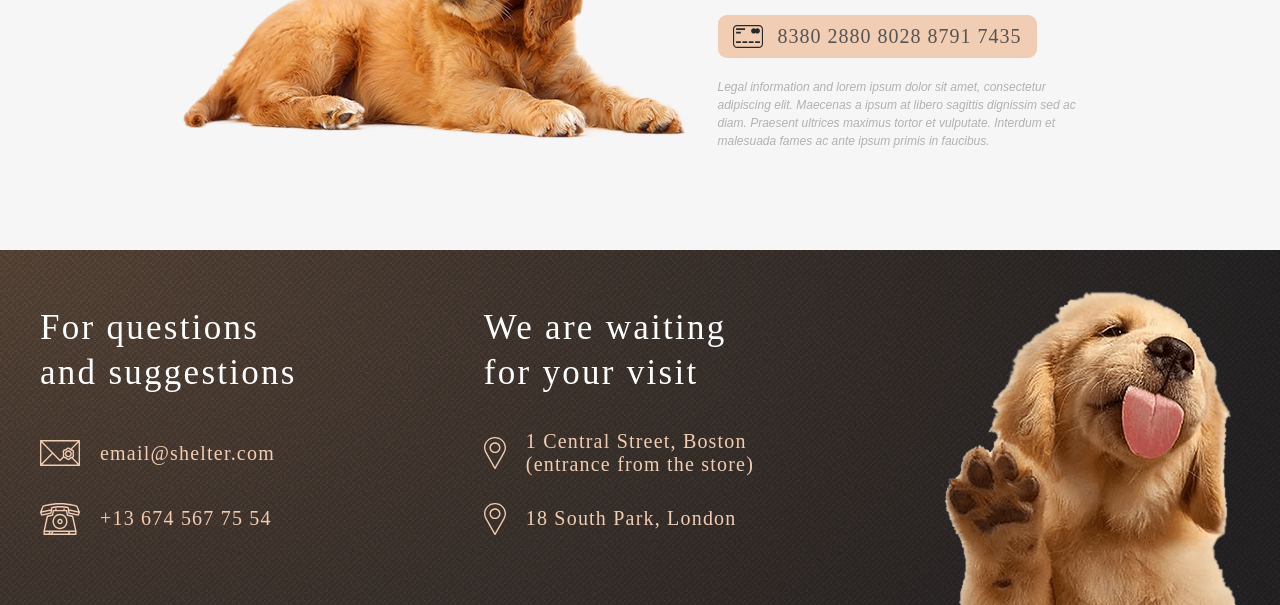
==== commit e5ad084c: "feat: setup modular js structure for main and pets pages" ====
--- a/index.html
+++ b/index.html
@@ -8,6 +8,7 @@
   <link rel="stylesheet" type="text/css" href="css/style.css">
   <link rel="icon" type="image/png" sizes="32x32" href="img/icons/favicon/favicon-32x32.png">
   <link rel="icon" type="image/png" sizes="16x16" href="img/icons/favicon/favicon-16x16.png">
+  <script type="module" src="./scripts/main.js"></script>
 </head>
 
 <body>
@@ -207,6 +208,7 @@
       </div>
     </footer>
   </div>
+
 </body>
 
 </html>
--- a/css/style.css
+++ b/css/style.css
@@ -40,25 +40,7 @@
   --font-size-disclaimer: 0.75rem;
 }
 
-.visually-hidden {
-  position: absolute !important;
-  width: 1px !important;
-  height: 1px !important;
-  margin: -1px !important;
-  padding: 0 !important;
-  overflow: hidden !important;
-  clip: rect(0 0 0 0) !important;
-  white-space: nowrap !important;
-  border: 0 !important;
-}
-
-.flex-center {
-  display: flex;
-  align-items: center;
-  justify-content: center;
-}
-
-.header__nav-link, .header__nav-link::after, .slider__btn, .link {
+.footer__link, .header__nav-link, .header__nav-link::after, .slider__btn, .link {
   transition: all 0.3s;
 }
 
@@ -209,6 +191,7 @@
   gap: 1.875rem 2.5rem;
 }
 .slider__card {
+  max-width: max-content;
   flex: 1 1 33.333%;
   display: flex;
   flex-direction: column;
@@ -272,7 +255,7 @@
 }
 @media (max-width: 1024px) {
   .slider__row--grid {
-    grid-template-columns: repeat(2, 1fr);
+    grid-template-columns: repeat(3, 1fr);
   }
 }
 @media (max-width: 850px) {
@@ -283,6 +266,13 @@
     gap: clamp(0.313rem, -2.813rem + 10vw, 2.5rem);
   }
   .slider__row:not(.slider__row--grid) .slider__card:nth-child(3) {
+    display: none;
+  }
+  .slider__row--grid {
+    grid-template-columns: repeat(2, max-content);
+    justify-content: center;
+  }
+  .slider__row--grid .slider__card:nth-child(n+7) {
     display: none;
   }
 }
@@ -296,8 +286,11 @@
     display: none;
   }
   .slider__row--grid {
-    grid-template-columns: 1fr;
+    grid-template-columns: max-content;
     gap: 1.875rem;
+  }
+  .slider__row--grid .slider__card:nth-child(n+4) {
+    display: none;
   }
   .slider__cards {
     order: -1;
@@ -407,7 +400,7 @@
   scale: 1 1;
 }
 .header--light .header__nav-link {
-  color: #545454;
+  color: var(--text-title);
 }
 .header--light .header__nav-link:hover, .header--light .header__nav-link:focus-visible, .header--light .header__nav-link.active {
   color: var(--text-dark);
@@ -417,6 +410,9 @@
 }
 .header--light .header__logo-subtitle {
   color: var(--text-dark);
+}
+.header--light .header__burger span, .header--light .header__burger::after, .header--light .header__burger::before {
+  background-color: var(--bg-dark);
 }
 .header__burger {
   display: none;
@@ -424,28 +420,28 @@
   border: none;
   cursor: pointer;
   flex-direction: column;
-  gap: 8px;
-  width: 30px;
+  gap: 0.5rem;
+  width: 1.875rem;
   z-index: 100;
 }
 .header__burger span, .header__burger::before, .header__burger::after {
   content: "";
   display: block;
   width: 100%;
-  height: 2px;
+  height: 0.125rem;
   background-color: var(--bg-accent);
   transition: transform 0.3s ease, opacity 0.3s ease;
 }
 .is-open .header__burger::before {
-  transform: translateY(8px) rotate(45deg);
+  transform: translateY(0.5rem) rotate(45deg);
 }
 .is-open .header__burger span {
   opacity: 0;
 }
 .is-open .header__burger::after {
-  transform: translateY(-8px) rotate(-45deg);
-}
-@media (max-width: 750px) {
+  transform: translateY(-0.5rem) rotate(-45deg);
+}
+@media (max-width: 767px) {
   .header__burger {
     display: flex;
   }
@@ -519,7 +515,6 @@
   text-decoration: none;
   padding-block: 0.375rem;
   padding-inline-start: 3.75rem;
-  transition: color 0.3s ease;
 }
 .footer__link:hover {
   color: var(--cta-primary-hover);
@@ -746,7 +741,7 @@
     gap: 2.5rem;
   }
   .donation__card {
-    max-width: 281px;
+    max-width: 17.56rem;
     padding-block: 0.8125rem;
     font-size: var(--font-size-sm);
     align-self: auto;
@@ -883,19 +878,19 @@
   align-items: flex-start;
   gap: 2.625rem;
   align-self: start;
-  margin-block-start: clamp(0px, 0px + 160 * (100vw - 768px) / 512, 160px);
+  margin-block-start: clamp(0rem, 0rem + 160 * (100vw - 48rem) / 512, 10rem);
 }
 .hero__title {
   font-family: "Georgia", Georgia, serif;
   font-size: var(--font-size-xxl);
   line-height: 1.3;
-  color: #ffffff;
+  color: var(--text-accent);
   max-width: 21.875rem;
 }
 .hero__text {
   font-size: var(--font-size-sm);
   line-height: 1.6;
-  color: #cdcdcd;
+  color: var(--text-muted);
 }
 .hero__image-block {
   max-width: 43.625rem;
@@ -933,7 +928,7 @@
   .hero__title {
     font-size: var(--font-size-lg);
     letter-spacing: 0.06em;
-    max-width: 200px;
+    max-width: 12.5rem;
   }
   .hero__body {
     text-align: center;
@@ -953,12 +948,16 @@
   margin-block-start: 7.5rem;
   padding-block: 5rem 6.125rem;
 }
+.friends-full__row {
+  display: flex;
+  flex-direction: column;
+  row-gap: 3.75rem;
+}
 .friends-full__title {
   text-align: center;
-  margin-block-end: 3.75rem;
-}
-.friends-full__slider {
-  margin-block-end: 1.875rem;
+}
+.friends-full .link {
+  padding-block: 0.75rem;
 }
 .friends-full__nav {
   display: flex;
@@ -967,4 +966,31 @@
   width: 100%;
   max-width: 21.25rem;
   margin-inline: auto;
+}
+@media (max-width: 850px) {
+  .friends-full {
+    padding-block-end: 5rem;
+  }
+  .friends-full__row {
+    row-gap: 2.5rem;
+  }
+  .friends-full__slider {
+    margin-block-start: -0.625rem;
+  }
+}
+@media (max-width: 750px) {
+  .friends-full {
+    padding-block: 2.75rem;
+  }
+  .friends-full__row {
+    row-gap: 2.625rem;
+  }
+  .friends-full__slider {
+    margin-block-start: auto;
+  }
+  .friends-full__nav {
+    column-gap: 0.625rem;
+    margin-inline: -0.625rem;
+    align-self: center;
+  }
 }
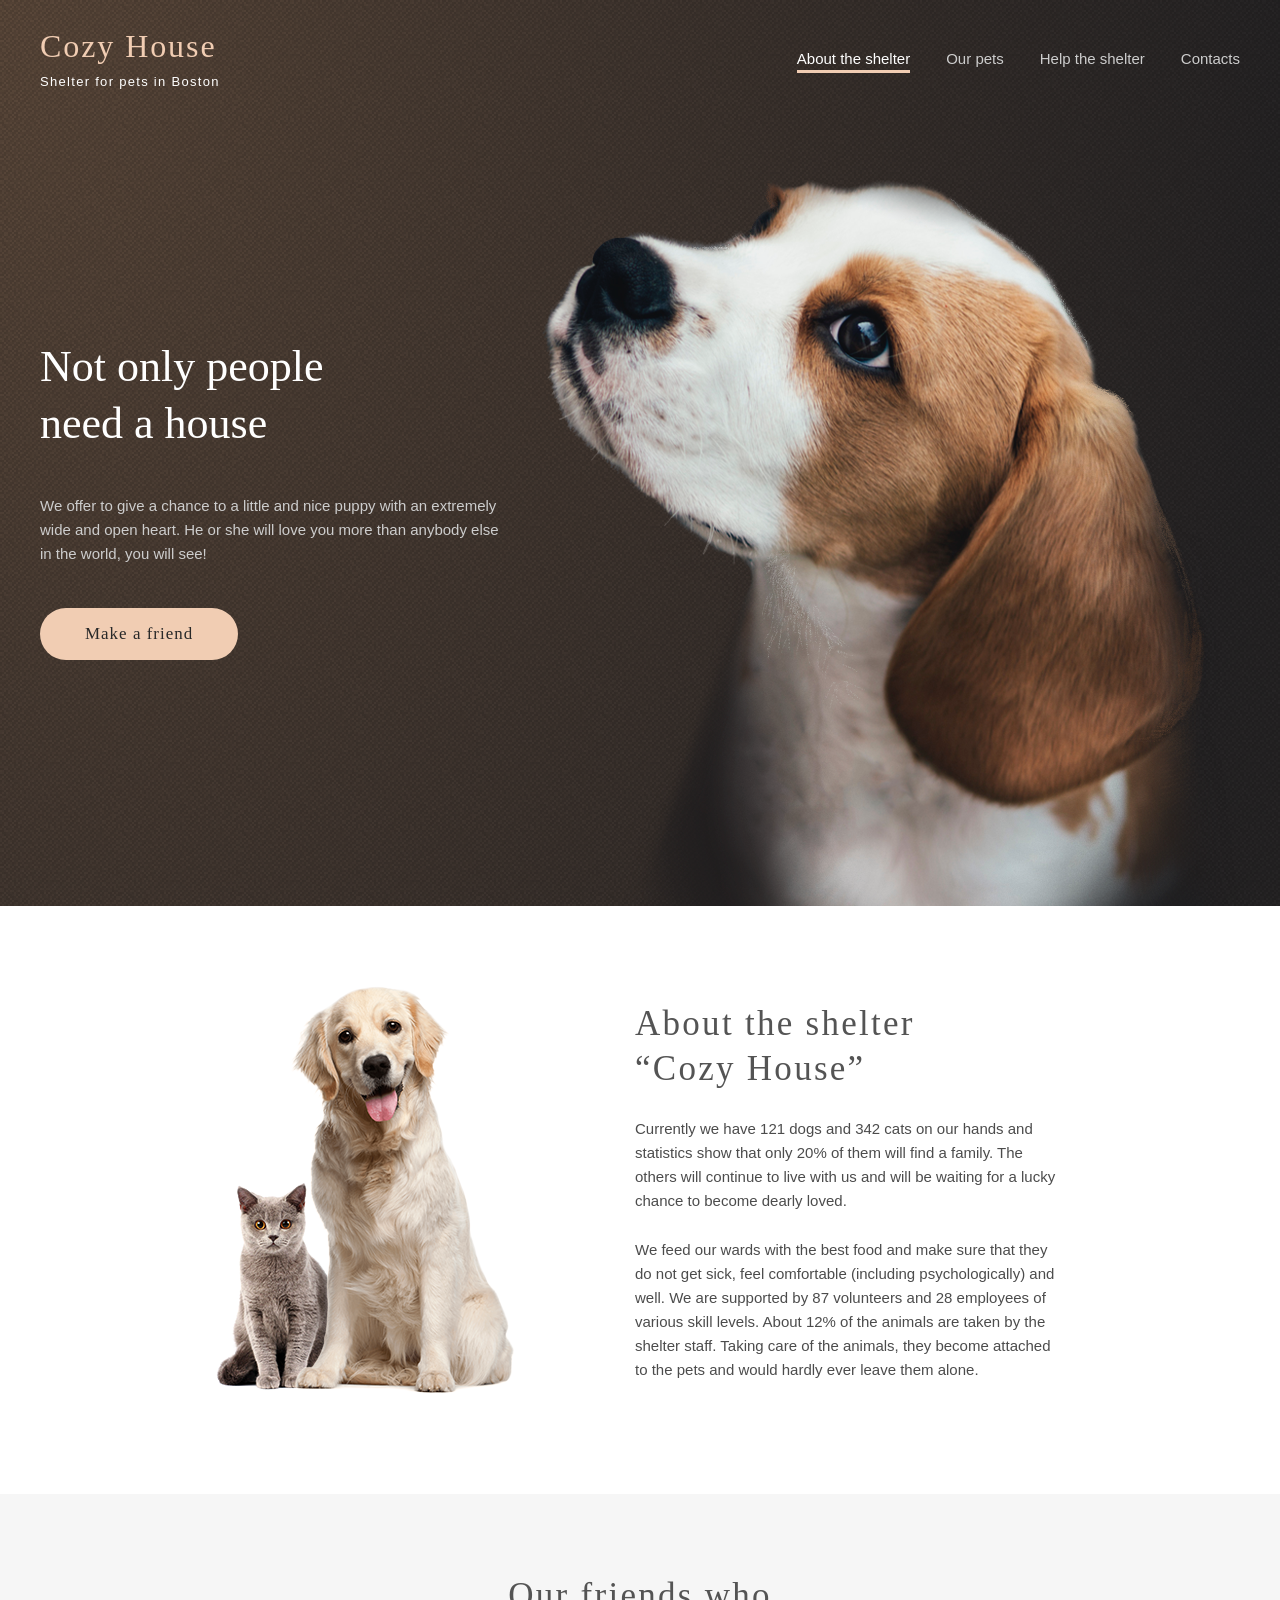
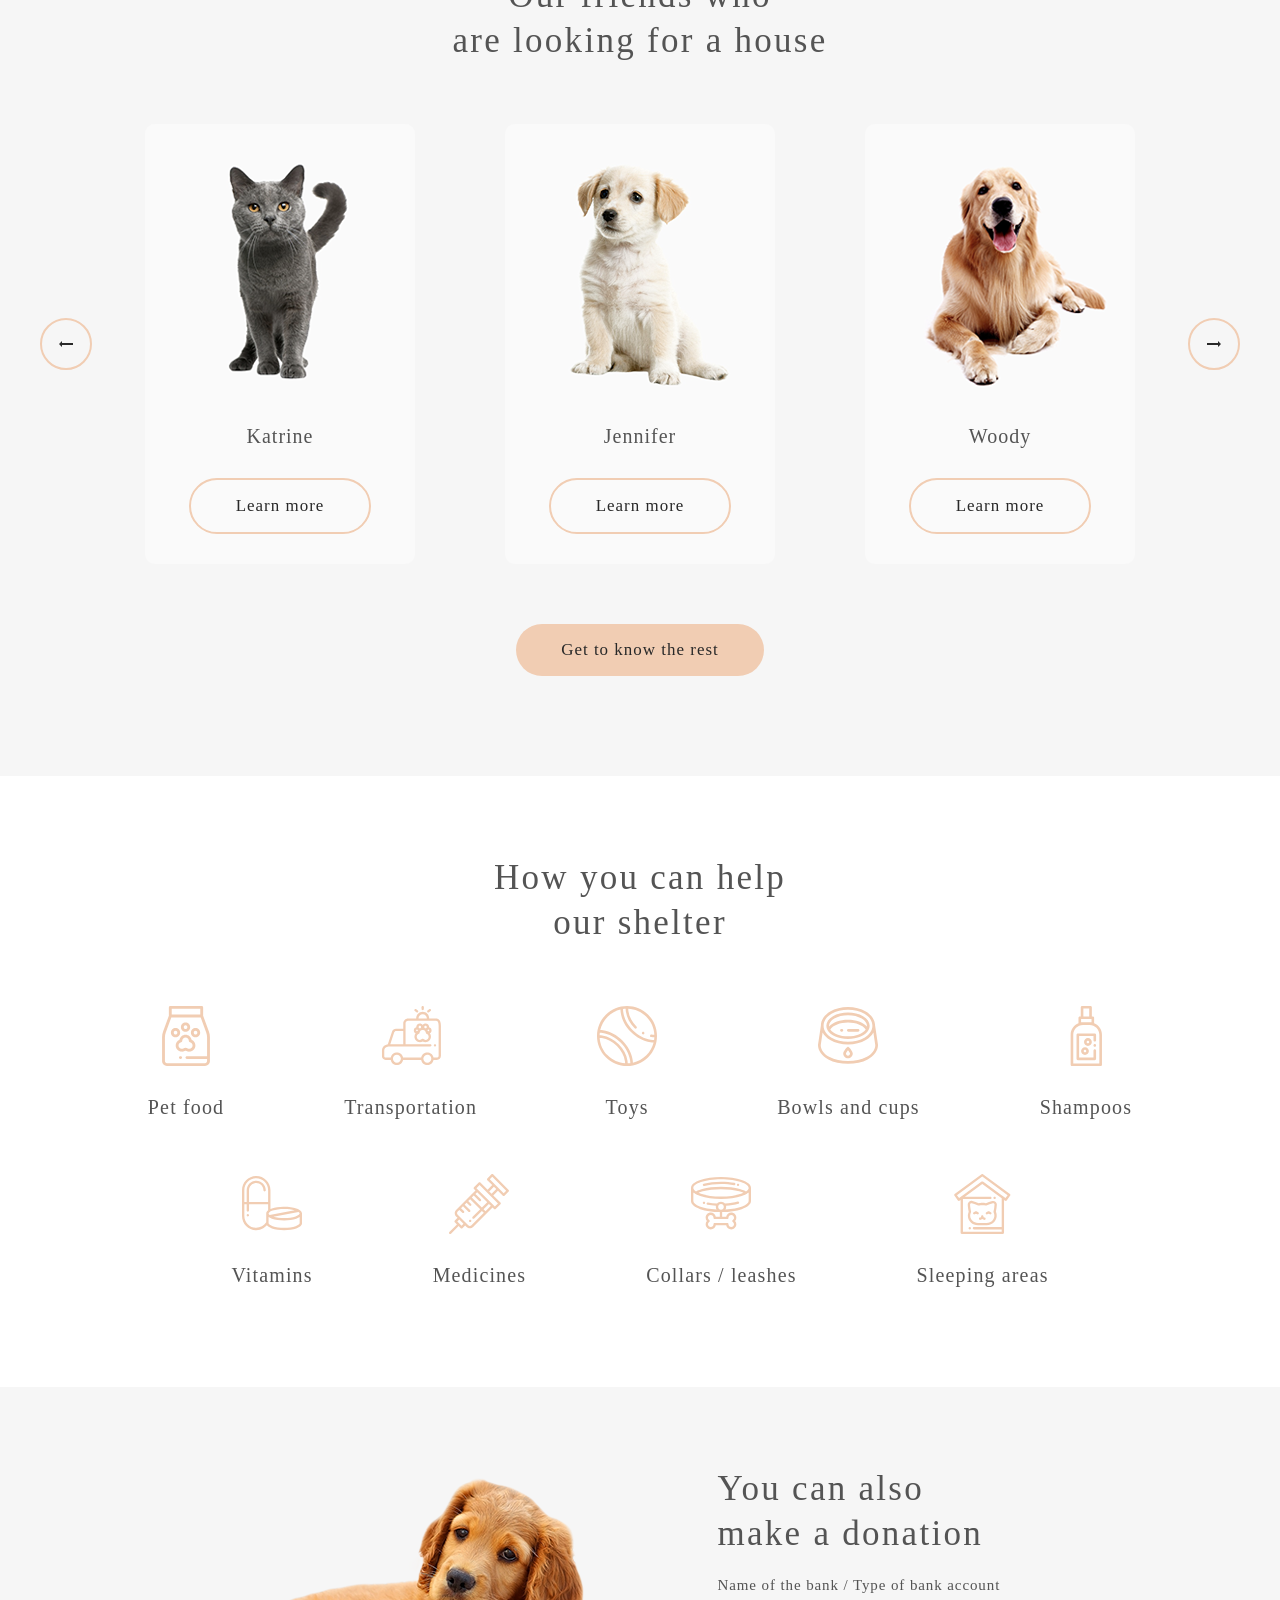
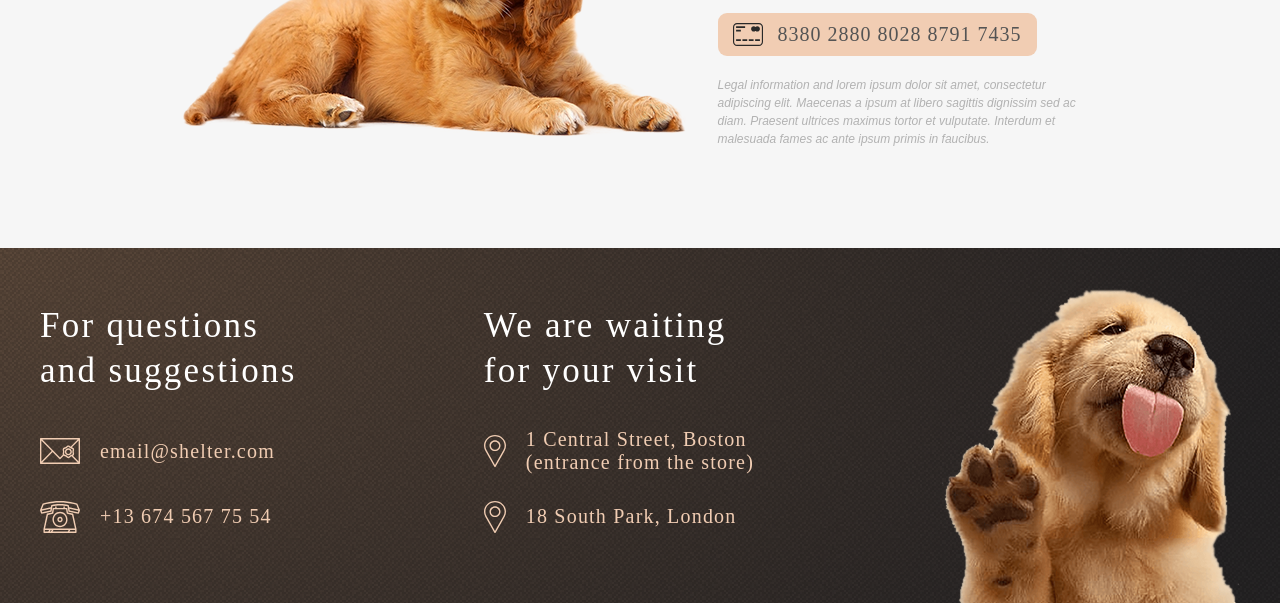
==== commit 78b51fb5: "refactor: integrate header into hero flow instead of absolute positioning" ====
--- a/index.html
+++ b/index.html
@@ -14,33 +14,33 @@
 <body>
   <div class="wrapper">
 
-    <header class="header">
-      <div class="container">
-        <div class="header__row">
-          <div class="header__logo">
-            <a href="" class="header__logo-link">
-              <span class="header__logo-title">Cozy House</span>
-              <span class="header__logo-subtitle">Shelter for pets in Boston</span>
-            </a>
-          </div>
-          <nav class="header__nav">
-            <ul class="header__nav-list">
-              <li><a href="#about-the-shelter" class="header__nav-link active">About the shelter</a></li>
-              <li><a href="our-pets.html" class="header__nav-link">Our pets</a></li>
-              <li><a href="#help-the-shelter" class="header__nav-link">Help the shelter</a></li>
-              <li><a href="#contacts" class="header__nav-link">Contacts</a></li>
-            </ul>
-          </nav>
-          <button class="header__burger" aria-label="Open menu">
-            <span></span>
-          </button>
-        </div>
-      </div>
-    </header>
+
 
     <main class="content">
       <section class="hero">
         <div class="container">
+          <header class="header">
+            <div class="header__row">
+              <div class="header__logo">
+                <a href="" class="header__logo-link">
+                  <span class="header__logo-title">Cozy House</span>
+                  <span class="header__logo-subtitle">Shelter for pets in Boston</span>
+                </a>
+              </div>
+              <nav class="header__nav nav">
+                <ul class="nav__list">
+                  <li class="nav__list-item"><a href="#about-the-shelter" class="nav__link nav__link--active">About the shelter</a></li>
+                  <li class="nav__list-item"><a href="our-pets.html" class="nav__link">Our pets</a></li>
+                  <li class="nav__list-item"><a href="#help-the-shelter" class="nav__link">Help the shelter</a></li>
+                  <li class="nav__list-item"><a href="#contacts" class="nav__link">Contacts</a></li>
+                </ul>
+              </nav>
+              <button class="header__burger burger" aria-label="Open menu">
+                <span></span>
+              </button>
+            </div>
+          </header>
+
           <div class="hero__content">
             <div class="hero__body">
               <h1 class="hero__title">Not only people need a house</h1>
--- a/css/style.css
+++ b/css/style.css
@@ -40,7 +40,7 @@
   --font-size-disclaimer: 0.75rem;
 }
 
-.footer__link, .header__nav-link, .header__nav-link::after, .slider__btn, .link {
+.footer__link, .nav__link, .nav__link::after, .slider__btn, .link {
   transition: all 0.3s;
 }
 
@@ -97,9 +97,11 @@
 a:visited {
   text-decoration: none;
 }
-
-a:hover {
-  text-decoration: none;
+@media (hover: hover) {
+  a:hover,
+  a:visited:hover {
+    text-decoration: none;
+  }
 }
 
 ul li {
@@ -153,8 +155,10 @@
   line-height: 1.3;
   color: var(--text-dark);
 }
-.link:hover {
-  background-color: var(--cta-primary-hover);
+@media (hover: hover) {
+  .link:hover {
+    background-color: var(--cta-primary-hover);
+  }
 }
 
 .title {
@@ -202,9 +206,11 @@
   padding-block-end: 1.875rem;
   overflow: hidden;
 }
-.slider__card:hover .slider__link {
-  background-color: var(--cta-primary-hover);
-  border-color: var(--cta-primary-hover);
+@media (hover: hover) {
+  .slider__card:hover .slider__link {
+    background-color: var(--cta-primary-hover);
+    border-color: var(--cta-primary-hover);
+  }
 }
 .slider__img {
   width: 100%;
@@ -240,9 +246,11 @@
   border: 0.125rem solid var(--cta-primary);
   border-radius: 50%;
 }
-.slider__btn:hover {
-  background-color: var(--cta-primary-hover);
-  border-color: var(--cta-primary-hover);
+@media (hover: hover) {
+  .slider__btn:hover {
+    background-color: var(--cta-primary-hover);
+    border-color: var(--cta-primary-hover);
+  }
 }
 .slider__btn.active-btn {
   background-color: var(--cta-primary);
@@ -298,87 +306,28 @@
   }
 }
 
-.wrapper {
-  min-height: 100dvh;
-  display: flex;
-  flex-direction: column;
-}
-
-.content {
-  flex: 1;
-}
-
-.container {
-  width: 100%;
-  max-width: 1280px;
-  margin-inline: auto;
-  padding-inline: 1.25rem;
-}
-@media (min-width: 750px) {
-  .container {
-    padding-inline: 1.875rem;
-  }
-}
-@media (min-width: 850px) {
-  .container {
-    padding-inline: 2.5rem;
-  }
-}
-
-.section {
-  padding-block: 5rem 6.25rem;
-}
-
-@media (max-width: 600px) {
-  .section {
-    padding-block: 2.625rem;
-  }
-}
-.header {
-  position: absolute;
-  inset-inline: 0;
-  width: 100%;
-  padding-block-start: 2rem;
-  z-index: 10;
-}
-.header__row {
-  display: flex;
-  justify-content: space-between;
-  align-items: center;
-}
-.header__logo-link {
-  display: flex;
-  flex-direction: column;
-}
-.header__logo-title {
-  padding-block-end: 0.8125rem;
-  font-family: "Georgia", Georgia, serif;
-  font-size: var(--font-size-logo);
-  letter-spacing: 0.06em;
-  color: var(--cta-primary);
-}
-.header__logo-subtitle {
-  font-size: var(--font-size-xs);
-  text-align: center;
-  letter-spacing: 0.1em;
-  color: var(--text-accent);
-}
-.header__nav-list {
+.nav__list {
   display: flex;
   align-items: center;
   gap: 2.25rem;
 }
-.header__nav-link {
+
+.nav__link {
   position: relative;
   padding-block: 0.625rem;
   color: var(--text-muted);
   font-size: var(--font-size-sm);
   line-height: 1.6;
 }
-.header__nav-link:hover, .header__nav-link:focus-visible {
+@media (hover: hover) {
+  .nav__link:hover {
+    color: var(--text-accent);
+  }
+}
+.nav__link:focus-visible {
   color: var(--text-accent);
 }
-.header__nav-link::after {
+.nav__link::after {
   content: "";
   position: absolute;
   inset-block-end: 0.25rem;
@@ -389,63 +338,31 @@
   scale: 0 1;
   transform-origin: center;
 }
-.header__nav-link:active::after {
+.nav__link:active::after {
   scale: 1 1;
 }
-.header__nav-link.active {
+.nav__link--active {
   color: var(--text-accent);
   pointer-events: none;
 }
-.header__nav-link.active::after {
+.nav__link--active::after {
   scale: 1 1;
 }
-.header--light .header__nav-link {
+
+.header--light .nav__link {
   color: var(--text-title);
 }
-.header--light .header__nav-link:hover, .header--light .header__nav-link:focus-visible, .header--light .header__nav-link.active {
+@media (hover: hover) {
+  .header--light .nav__link:hover {
+    color: var(--text-dark);
+  }
+}
+.header--light .nav__link:focus-visible, .header--light .nav__link--active {
   color: var(--text-dark);
 }
-.header--light .header__logo-title {
-  color: var(--text-title);
-}
-.header--light .header__logo-subtitle {
-  color: var(--text-dark);
-}
-.header--light .header__burger span, .header--light .header__burger::after, .header--light .header__burger::before {
-  background-color: var(--bg-dark);
-}
-.header__burger {
-  display: none;
-  background: none;
-  border: none;
-  cursor: pointer;
-  flex-direction: column;
-  gap: 0.5rem;
-  width: 1.875rem;
-  z-index: 100;
-}
-.header__burger span, .header__burger::before, .header__burger::after {
-  content: "";
-  display: block;
-  width: 100%;
-  height: 0.125rem;
-  background-color: var(--bg-accent);
-  transition: transform 0.3s ease, opacity 0.3s ease;
-}
-.is-open .header__burger::before {
-  transform: translateY(0.5rem) rotate(45deg);
-}
-.is-open .header__burger span {
-  opacity: 0;
-}
-.is-open .header__burger::after {
-  transform: translateY(-0.5rem) rotate(-45deg);
-}
+
 @media (max-width: 767px) {
-  .header__burger {
-    display: flex;
-  }
-  .header__nav {
+  .nav {
     position: fixed;
     inset-block-start: 0;
     inset-inline-end: 0;
@@ -462,24 +379,128 @@
     transform: translateX(100%);
     transition: opacity 0.3s ease, visibility 0.3s ease, transform 0.3s ease;
   }
-  .is-open .header__nav {
+  .is-open .nav {
     opacity: 1;
     visibility: visible;
     transform: translateX(0);
   }
-  .header__nav-list {
+  .nav__list {
     flex-direction: column;
     gap: 40px;
     text-align: center;
   }
-  .header__nav-list li {
+  .nav__list-item {
     width: 100%;
   }
-  .header__nav-link {
+  .nav__link {
     font-size: 24px;
     display: inline-block;
     width: 100%;
   }
+}
+.burger {
+  display: none;
+  background: none;
+  border: none;
+  cursor: pointer;
+  flex-direction: column;
+  gap: 0.5rem;
+  width: 1.875rem;
+  z-index: 100;
+}
+.burger span, .burger::before, .burger::after {
+  content: "";
+  display: block;
+  width: 100%;
+  height: 0.125rem;
+  background-color: var(--bg-accent);
+  transition: transform 0.3s ease, opacity 0.3s ease;
+}
+.is-open .burger::before {
+  transform: translateY(0.5rem) rotate(45deg);
+}
+.is-open .burger span {
+  opacity: 0;
+}
+.is-open .burger::after {
+  transform: translateY(-0.5rem) rotate(-45deg);
+}
+
+.header--light .burger span, .header--light .burger::after, .header--light .burger::before {
+  background-color: var(--bg-dark);
+}
+
+@media (max-width: 767px) {
+  .burger {
+    display: flex;
+  }
+}
+.wrapper {
+  min-height: 100dvh;
+  display: flex;
+  flex-direction: column;
+}
+
+.content {
+  flex: 1;
+}
+
+.container {
+  width: 100%;
+  max-width: 1280px;
+  margin-inline: auto;
+  padding-inline: 1.25rem;
+}
+@media (min-width: 750px) {
+  .container {
+    padding-inline: 1.875rem;
+  }
+}
+@media (min-width: 850px) {
+  .container {
+    padding-inline: 2.5rem;
+  }
+}
+
+.section {
+  padding-block: 5rem 6.25rem;
+}
+
+@media (max-width: 600px) {
+  .section {
+    padding-block: 2.625rem;
+  }
+}
+.header {
+  padding-block: 1.875rem;
+}
+.header__row {
+  display: flex;
+  justify-content: space-between;
+  align-items: center;
+}
+.header__logo-link {
+  display: flex;
+  flex-direction: column;
+}
+.header__logo-title {
+  padding-block-end: 0.8125rem;
+  font-family: "Georgia", Georgia, serif;
+  font-size: var(--font-size-logo);
+  letter-spacing: 0.06em;
+  color: var(--cta-primary);
+}
+.header__logo-subtitle {
+  font-size: var(--font-size-xs);
+  text-align: center;
+  letter-spacing: 0.1em;
+  color: var(--text-accent);
+}
+.header--light .header__logo-title {
+  color: var(--text-title);
+}
+.header--light .header__logo-subtitle {
+  color: var(--text-dark);
 }
 
 .footer {
@@ -516,8 +537,10 @@
   padding-block: 0.375rem;
   padding-inline-start: 3.75rem;
 }
-.footer__link:hover {
-  color: var(--cta-primary-hover);
+@media (hover: hover) {
+  .footer__link:hover {
+    color: var(--cta-primary-hover);
+  }
 }
 .footer__link.email {
   grid-row: 2;
@@ -868,7 +891,7 @@
   justify-content: space-between;
   align-items: end;
   gap: 2.625rem;
-  margin-block-start: 11.25rem;
+  padding-block-start: 3.75rem;
 }
 .hero__body {
   max-width: 28.75rem;
@@ -918,7 +941,7 @@
     align-self: center;
   }
   .hero__content {
-    margin-block-start: 9.375rem;
+    padding-block-start: 1.875rem;
   }
   .hero__image-block {
     max-width: 35.5rem;
@@ -945,7 +968,6 @@
 
 .friends-full {
   background-color: var(--bg-secondary);
-  margin-block-start: 7.5rem;
   padding-block: 5rem 6.125rem;
 }
 .friends-full__row {
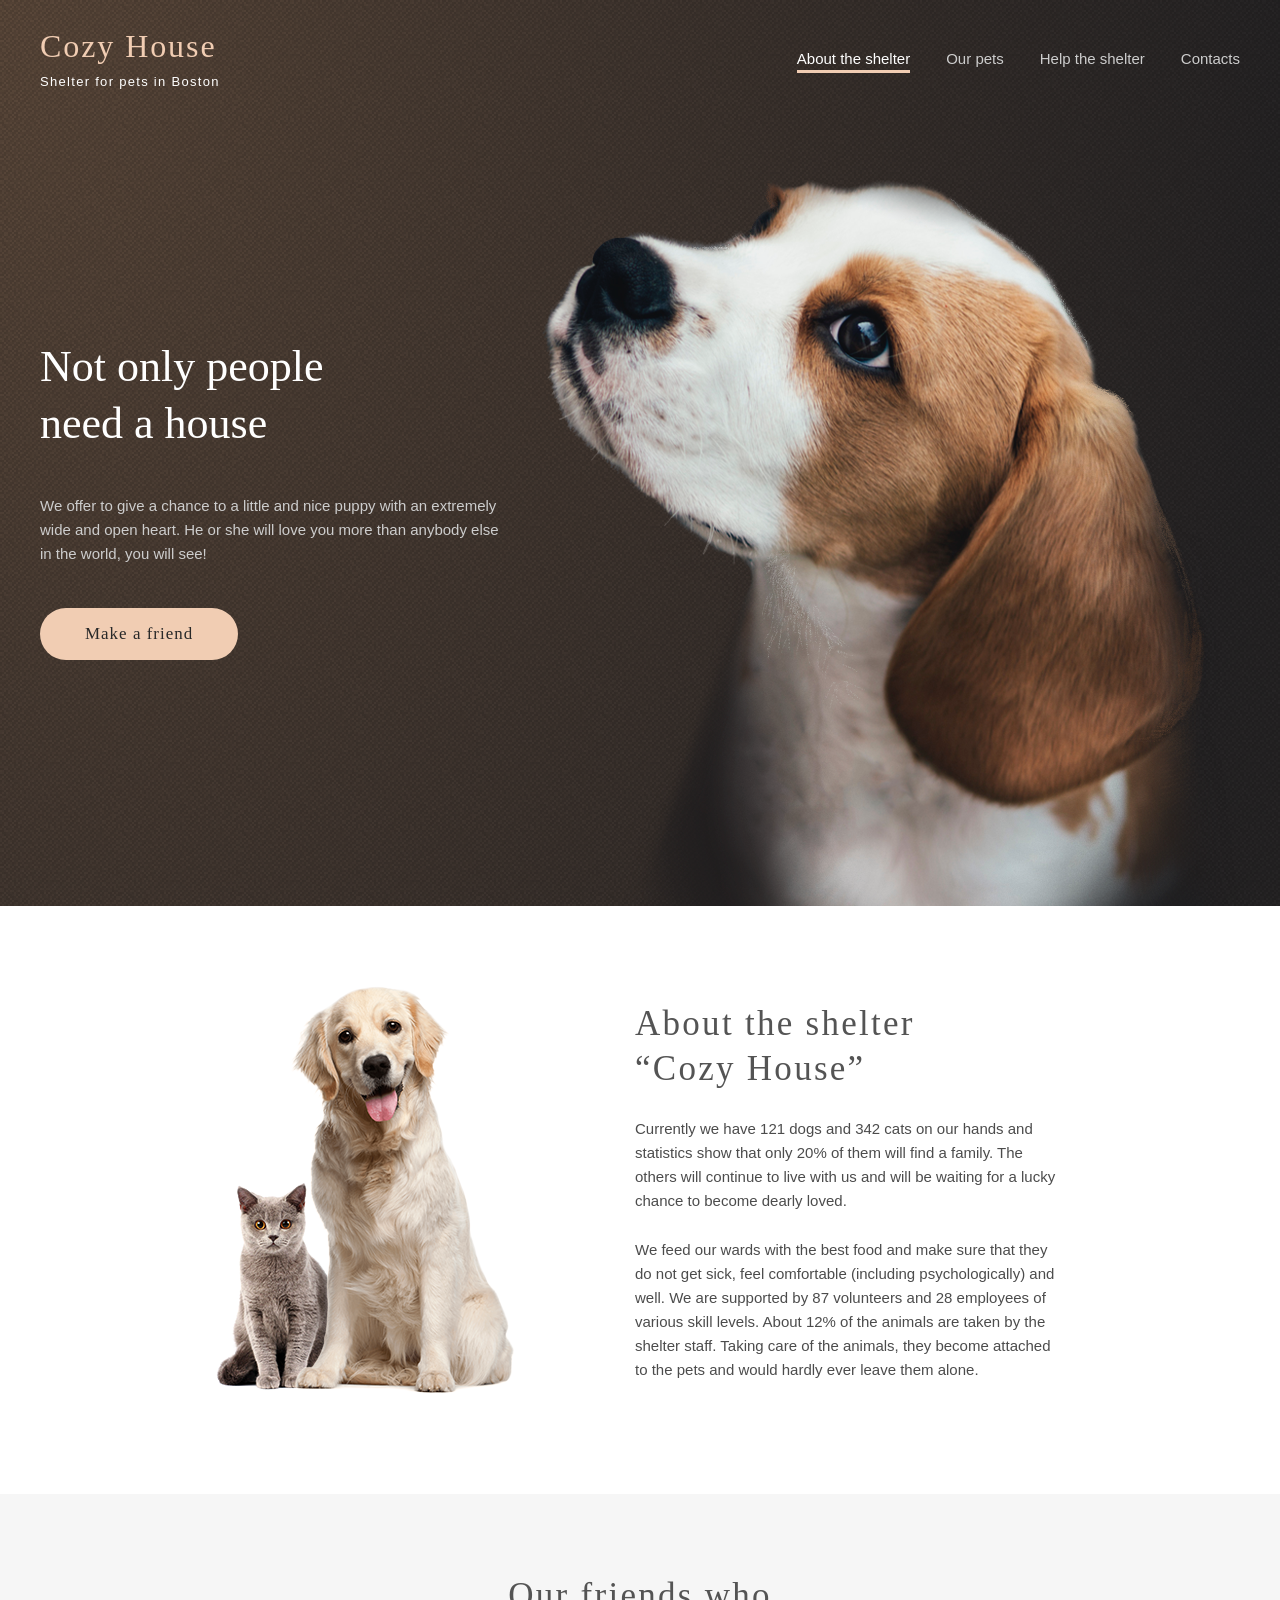
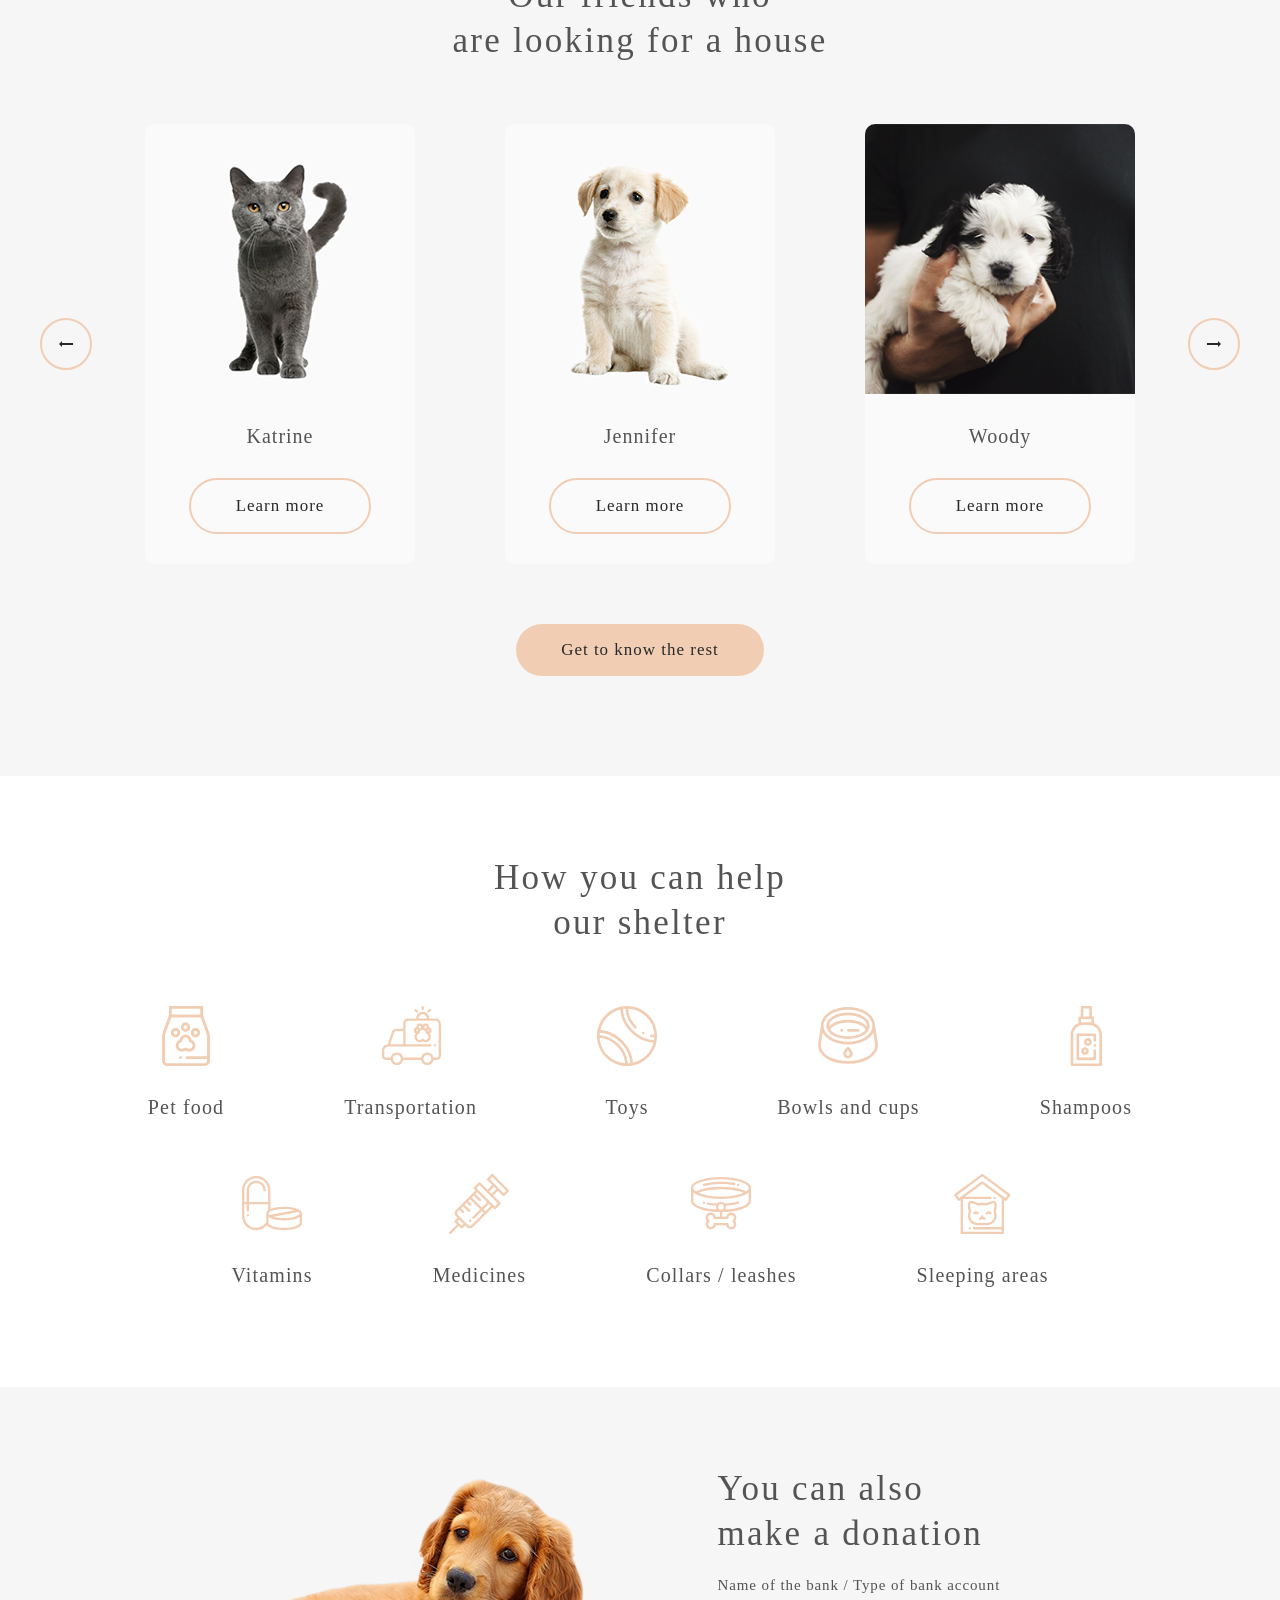
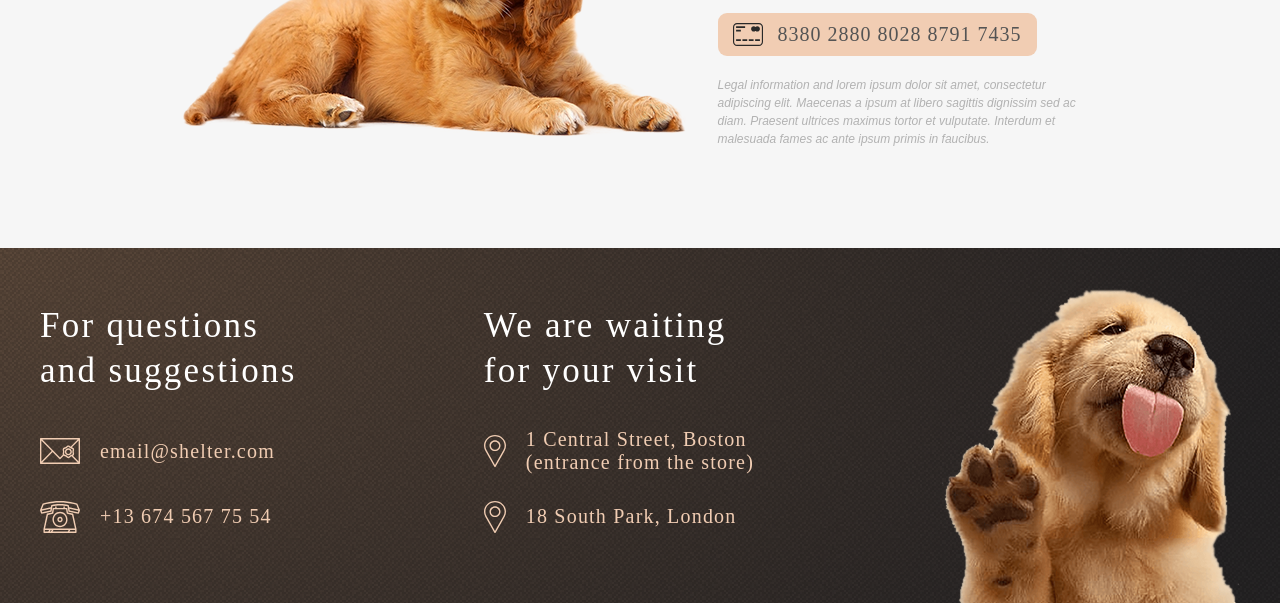
==== commit d7bbabc1: "chore: reorganize assets directory and update image paths" ====
--- a/index.html
+++ b/index.html
@@ -6,15 +6,13 @@
   <meta name="viewport" content="width=device-width, initial-scale=1">
   <title>Cozy House</title>
   <link rel="stylesheet" type="text/css" href="css/style.css">
-  <link rel="icon" type="image/png" sizes="32x32" href="img/icons/favicon/favicon-32x32.png">
-  <link rel="icon" type="image/png" sizes="16x16" href="img/icons/favicon/favicon-16x16.png">
+  <link rel="icon" type="image/png" sizes="32x32" href="assets/favicons/favicon-32x32.png">
+  <link rel="icon" type="image/png" sizes="16x16" href="assets/favicons/favicon-16x16.png">
   <script type="module" src="./scripts/main.js"></script>
 </head>
 
 <body>
   <div class="wrapper">
-
-
 
     <main class="content">
       <section class="hero">
@@ -50,7 +48,7 @@
               <a href="#our-pets" class="hero__link link">Make a friend</a>
             </div>
             <div class="hero__image-block">
-              <img src="img/main/1.png" alt="Cute puppy looking for a home" class="hero__img">
+              <img src="assets/images/content/hero-puppy.png" alt="Cute puppy looking for a home" class="hero__img">
             </div>
           </div>
         </div>
@@ -61,7 +59,7 @@
           <div class="about__container">
             <div class="about__row">
               <div class="about__img">
-                <img src="img/main/2.png" alt="puppy">
+                <img src="assets/images/content/about-pets.png" alt="Cute cat and dog, residents of our shelter">
               </div>
               <div class="about__body">
                 <h2 class="about__title title">About the shelter “Cozy House”</h2>
@@ -80,27 +78,27 @@
           <h2 class="friends__title title">Our friends who <br> are looking for a house</h2>
           <div class="friends__slider slider">
             <button class="slider__btn">
-              <img src="img/icons/arr1.svg" alt="arrow">
+              <img src="assets/icons/ui/arrows/arrow-left.svg" alt="arrow">
             </button>
             <div class="slider__cards">
               <div class="slider__row">
                 <a href="#" class="slider__card">
                   <div class="slider__img">
-                    <img src="img/main/slider/1.png" alt="kitten">
+                    <img src="assets/images/pets/Katrine.png" alt="kitten">
                   </div>
                   <div class="slider__name">Katrine</div>
                   <div class="slider__link link">Learn more</div>
                 </a>
                 <a href="#" class="slider__card">
                   <div class="slider__img">
-                    <img src="img/main/slider/2.png" alt="kitten">
+                    <img src="assets/images/pets/Jennifer.png" alt="kitten">
                   </div>
                   <div class="slider__name">Jennifer</div>
                   <div class="slider__link link">Learn more</div>
                 </a>
                 <a href="#" class="slider__card">
                   <div class="slider__img">
-                    <img src="img/main/slider/3.png" alt="kitten">
+                    <img src="assets/images/pets/Sophia.png" alt="kitten">
                   </div>
                   <div class="slider__name">Woody</div>
                   <div class="slider__link link">Learn more</div>
@@ -108,7 +106,7 @@
               </div>
             </div>
             <button class="slider__btn">
-              <img src="img/icons/arr2.svg" alt="arrow">
+              <img src="assets/icons/ui/arrows/arrow-right.svg" alt="arrow">
             </button>
           </div>
           <div class="friends__link">
@@ -124,42 +122,42 @@
           <div class="help__content">
             <ul class="help__row help__row--top">
               <li class="help__item">
-                <div class="help__item-img"><img src="img/main/help/1.svg" alt=""></div>
+                <div class="help__item-img"><img src="assets/icons/help-icons/1.svg" alt="Pet food"></div>
                 <p class="help__item-name">Pet food</p>
               </li>
               <li class="help__item">
-                <div class="help__item-img"><img src="img/main/help/2.svg" alt=""></div>
+                <div class="help__item-img"><img src="assets/icons/help-icons/2.svg" alt="Transportation"></div>
                 <p class="help__item-name">Transportation</p>
               </li>
               <li class="help__item">
-                <div class="help__item-img"><img src="img/main/help/3.svg" alt=""></div>
+                <div class="help__item-img"><img src="assets/icons/help-icons/3.svg" alt="Toys"></div>
                 <p class="help__item-name">Toys</p>
               </li>
               <li class="help__item">
-                <div class="help__item-img"><img src="img/main/help/4.svg" alt=""></div>
+                <div class="help__item-img"><img src="assets/icons/help-icons/4.svg" alt="Bowls and cups"></div>
                 <p class="help__item-name">Bowls and cups</p>
               </li>
               <li class="help__item">
-                <div class="help__item-img"><img src="img/main/help/5.svg" alt=""></div>
+                <div class="help__item-img"><img src="assets/icons/help-icons/5.svg" alt="Shampoos"></div>
                 <p class="help__item-name">Shampoos</p>
               </li>
             </ul>
 
             <ul class="help__row help__row--bottom">
               <li class="help__item">
-                <div class="help__item-img"><img src="img/main/help/6.svg" alt=""></div>
+                <div class="help__item-img"><img src="assets/icons/help-icons/6.svg" alt="Vitamins"></div>
                 <p class="help__item-name">Vitamins</p>
               </li>
               <li class="help__item">
-                <div class="help__item-img"><img src="img/main/help/7.svg" alt=""></div>
+                <div class="help__item-img"><img src="assets/icons/help-icons/7.svg" alt="Medicines"></div>
                 <p class="help__item-name">Medicines</p>
               </li>
               <li class="help__item">
-                <div class="help__item-img"><img src="img/main/help/8.svg" alt=""></div>
+                <div class="help__item-img"><img src="assets/icons/help-icons/8.svg" alt="Collars / leashes"></div>
                 <p class="help__item-name">Collars / leashes</p>
               </li>
               <li class="help__item">
-                <div class="help__item-img"><img src="img/main/help/9.svg" alt=""></div>
+                <div class="help__item-img"><img src="assets/icons/help-icons/9.svg" alt="Sleeping areas"></div>
                 <p class="help__item-name">Sleeping areas</p>
               </li>
             </ul>
@@ -172,7 +170,7 @@
         <div class="container">
           <div class="donation__row">
             <div class="donation__img">
-              <img src="img/main/3.png" alt="puppy">
+              <img src="assets/images/content/donation-puppy.png" alt="A Golden Retriever lying down on the floor">
             </div>
             <div class="donation__body">
               <h2 class="donation__title title">You can also <br> make a donation</h2>
@@ -202,13 +200,15 @@
             <a href="https://www.google.com/maps/place/18+S+Park+Rd,+London+SW19+6NN,+%D0%92%D0%B5%D0%BB%D0%B8%D0%BA%D0%BE%D0%B1%D1%80%D0%B8%D1%82%D0%B0%D0%BD%D0%B8%D1%8F/@51.4440909,-0.2084612,18.75z/data=!4m6!3m5!1s0x48760f46ff61dba9:0x5696e3b778e1f425!8m2!3d51.4441053!4d-0.2076652!16s%2Fg%2F11b90n3sb6?entry=ttu&g_ep=EgoyMDI1MDYxNi4wIKXMDSoASAFQAw%3D%3D" target="_blank" class="footer__link address">18 South Park, London </a>
           </div>
           <div class="footer__img">
-            <img src="img/footer.png" alt="puppy">
+            <img src="assets/images/content/footer-puppy.png" alt="A happy dog sitting with its tongue out and one paw stretched forward">
           </div>
         </div>
       </div>
     </footer>
   </div>
 
+  <div class="overlay"></div>
+
 </body>
 
 </html>
--- a/css/style.css
+++ b/css/style.css
@@ -38,9 +38,10 @@
   --font-size-logo: 2rem;
   --font-size-link: 1.06rem;
   --font-size-disclaimer: 0.75rem;
-}
-
-.footer__link, .nav__link, .nav__link::after, .slider__btn, .link {
+  --font-size-mobile-nav: 2rem;
+}
+
+.footer__link, .burger, .nav, .nav__link, .nav__link::after, .slider__btn, .link, .overlay {
   transition: all 0.3s;
 }
 
@@ -139,6 +140,23 @@
 
 body {
   font-family: Arial, "Helvetica Neue", Helvetica, sans-serif;
+}
+
+body.is-open {
+  overflow: hidden;
+}
+
+.overlay {
+  position: fixed;
+  inset: 0;
+  background-color: rgba(41, 41, 41, 0.6);
+  z-index: 20;
+  opacity: 0;
+  visibility: hidden;
+}
+.is-open .overlay {
+  opacity: 1;
+  visibility: visible;
 }
 
 .link {
@@ -309,9 +327,8 @@
 .nav__list {
   display: flex;
   align-items: center;
-  gap: 2.25rem;
-}
-
+  column-gap: 2.25rem;
+}
 .nav__link {
   position: relative;
   padding-block: 0.625rem;
@@ -348,56 +365,51 @@
 .nav__link--active::after {
   scale: 1 1;
 }
-
-.header--light .nav__link {
+body:not(.is-open) .header--light .nav__link {
   color: var(--text-title);
 }
 @media (hover: hover) {
-  .header--light .nav__link:hover {
+  body:not(.is-open) .header--light .nav__link:hover {
     color: var(--text-dark);
   }
 }
-.header--light .nav__link:focus-visible, .header--light .nav__link--active {
+body:not(.is-open) .header--light .nav__link:focus-visible, body:not(.is-open) .header--light .nav__link--active {
   color: var(--text-dark);
 }
-
 @media (max-width: 767px) {
   .nav {
     position: fixed;
     inset-block-start: 0;
     inset-inline-end: 0;
-    width: 100%;
+    width: 320px;
     height: 100dvh;
-    background-color: rgba(41, 41, 41, 0.98);
-    padding: 100px 40px 40px;
-    z-index: 90;
+    background-color: var(--bg-dark, #292929);
+    z-index: 40;
     display: flex;
     justify-content: center;
     align-items: center;
-    opacity: 0;
-    visibility: hidden;
     transform: translateX(100%);
-    transition: opacity 0.3s ease, visibility 0.3s ease, transform 0.3s ease;
   }
   .is-open .nav {
-    opacity: 1;
-    visibility: visible;
     transform: translateX(0);
   }
   .nav__list {
     flex-direction: column;
-    gap: 40px;
+    row-gap: 1.5rem;
+    justify-content: center;
+    align-items: center;
     text-align: center;
   }
   .nav__list-item {
     width: 100%;
   }
   .nav__link {
-    font-size: 24px;
+    font-size: var(--font-size-mobile-nav);
     display: inline-block;
     width: 100%;
   }
 }
+
 .burger {
   display: none;
   background: none;
@@ -406,7 +418,7 @@
   flex-direction: column;
   gap: 0.5rem;
   width: 1.875rem;
-  z-index: 100;
+  z-index: 40;
 }
 .burger span, .burger::before, .burger::after {
   content: "";
@@ -414,27 +426,19 @@
   width: 100%;
   height: 0.125rem;
   background-color: var(--bg-accent);
-  transition: transform 0.3s ease, opacity 0.3s ease;
-}
-.is-open .burger::before {
-  transform: translateY(0.5rem) rotate(45deg);
-}
-.is-open .burger span {
-  opacity: 0;
-}
-.is-open .burger::after {
-  transform: translateY(-0.5rem) rotate(-45deg);
-}
-
-.header--light .burger span, .header--light .burger::after, .header--light .burger::before {
+}
+.is-open .burger {
+  transform: rotate(90deg);
+}
+body:not(.is-open) .header--light .burger span, body:not(.is-open) .header--light .burger::after, body:not(.is-open) .header--light .burger::before {
   background-color: var(--bg-dark);
 }
-
 @media (max-width: 767px) {
   .burger {
     display: flex;
   }
 }
+
 .wrapper {
   min-height: 100dvh;
   display: flex;
@@ -504,7 +508,7 @@
 }
 
 .footer {
-  background: url("../img/bg-gradient.png"), radial-gradient(100% 215.42% at 0% 0%, var(--bg-dark-card) 0%, var(--bg-dark) 100%);
+  background: url("../../assets/images/backgrounds/bg-gradient.png"), radial-gradient(100% 215.42% at 0% 0%, var(--bg-dark-card) 0%, var(--bg-dark) 100%);
   padding-block-start: 2.5rem;
   overflow: hidden;
 }
@@ -544,14 +548,14 @@
 }
 .footer__link.email {
   grid-row: 2;
-  background: url("../img/icons/2.svg") left center no-repeat;
+  background: url("../../assets/icons/ui/email.svg") left center no-repeat;
 }
 .footer__link.phone {
   grid-row: 3;
-  background: url("../img/icons/3.svg") left center no-repeat;
+  background: url("../../assets/icons/ui/phone.svg") left center no-repeat;
 }
 .footer__link.address {
-  background: url("../img/icons/4.svg") left center no-repeat;
+  background: url("../../assets/icons/ui/pin.svg") left center no-repeat;
   padding-inline-start: 2.625rem;
 }
 .footer__img {
@@ -722,7 +726,7 @@
   color: var(--text-title);
 }
 .donation__card {
-  background: url("../img/icons/1.svg") left 0.9375rem center no-repeat, var(--cta-primary);
+  background: url("../../../assets/icons/ui/card.svg") left 0.9375rem center no-repeat, var(--cta-primary);
   border-radius: 0.5625rem;
   padding-block: 0.625rem;
   padding-inline: 3.75rem 0.9375rem;
@@ -881,7 +885,7 @@
   }
 }
 .hero {
-  background: url("../img/bg-gradient.png"), radial-gradient(100% 215.42% at 0% 0%, #5b483a 0%, #262425 100%);
+  background: url("../../../assets/images/backgrounds/bg-gradient.png"), radial-gradient(100% 215.42% at 0% 0%, #5b483a 0%, #262425 100%);
   display: flex;
   align-items: flex-end;
 }
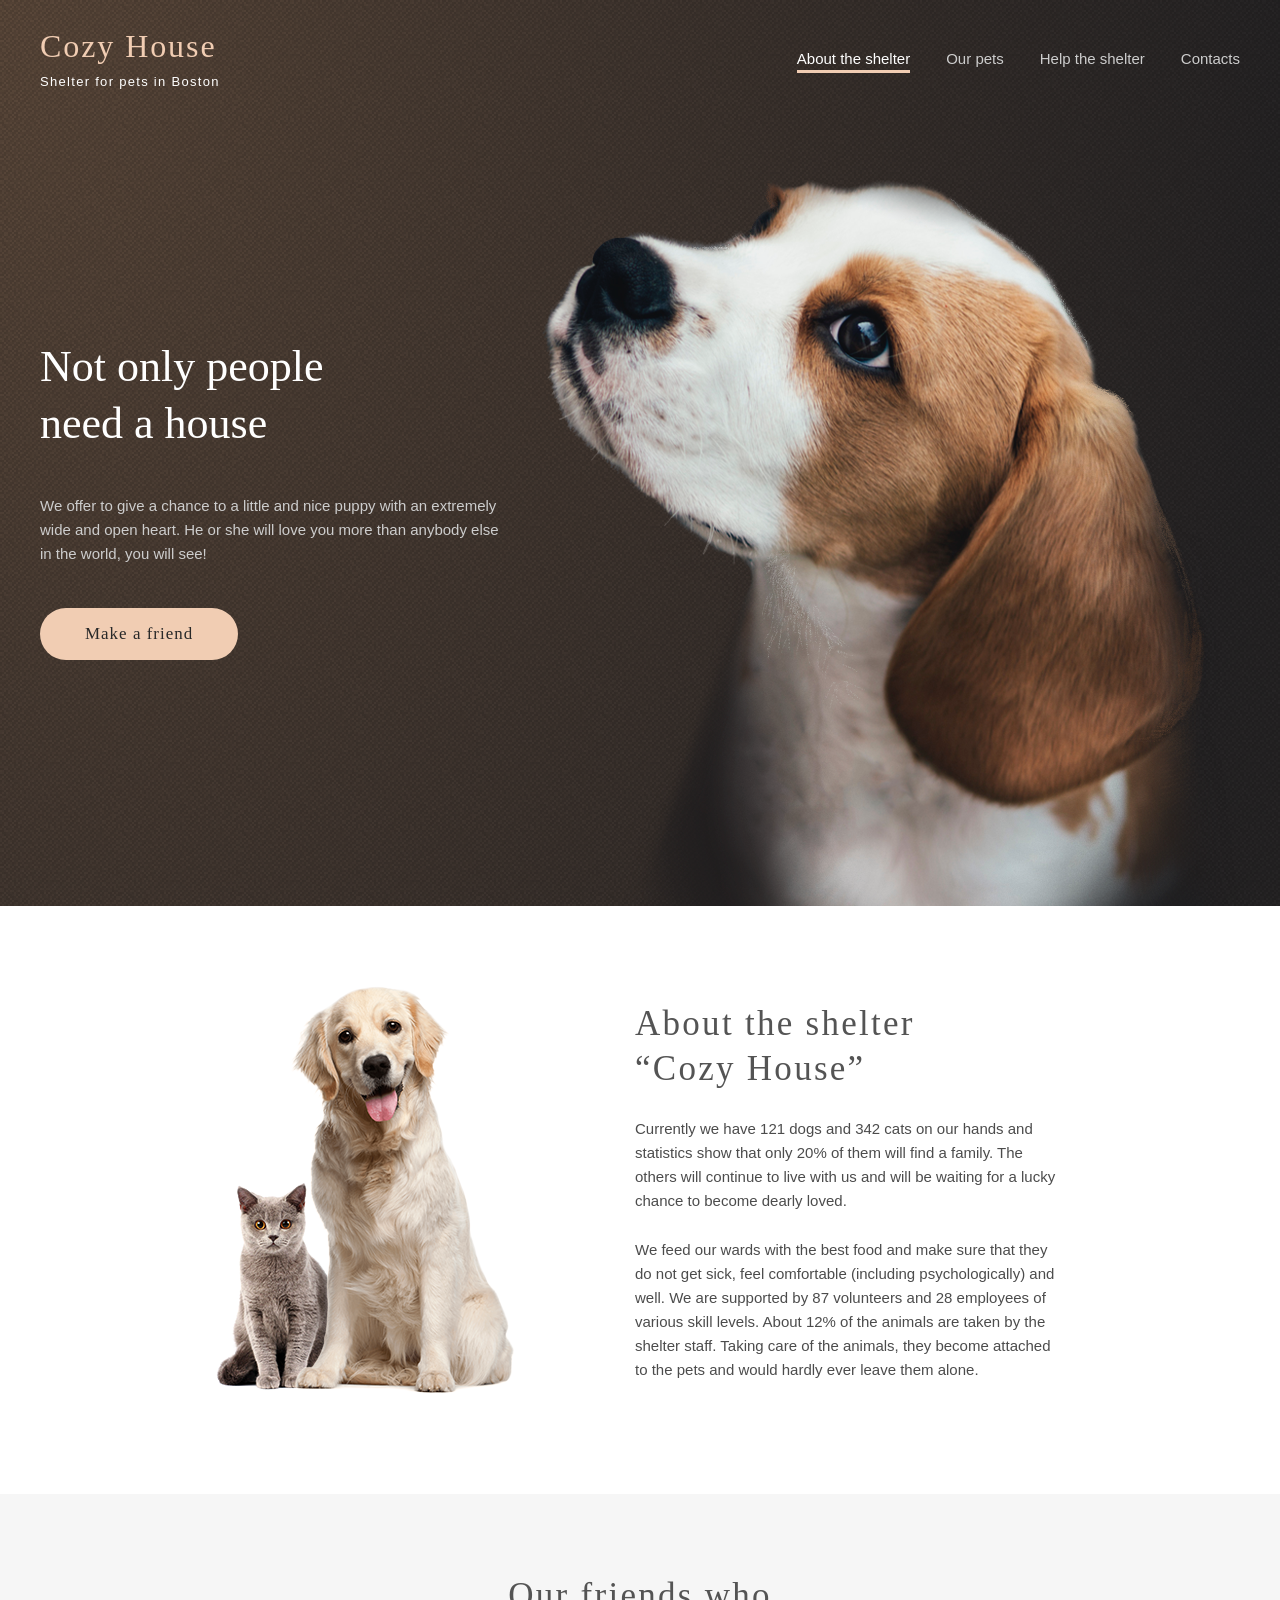
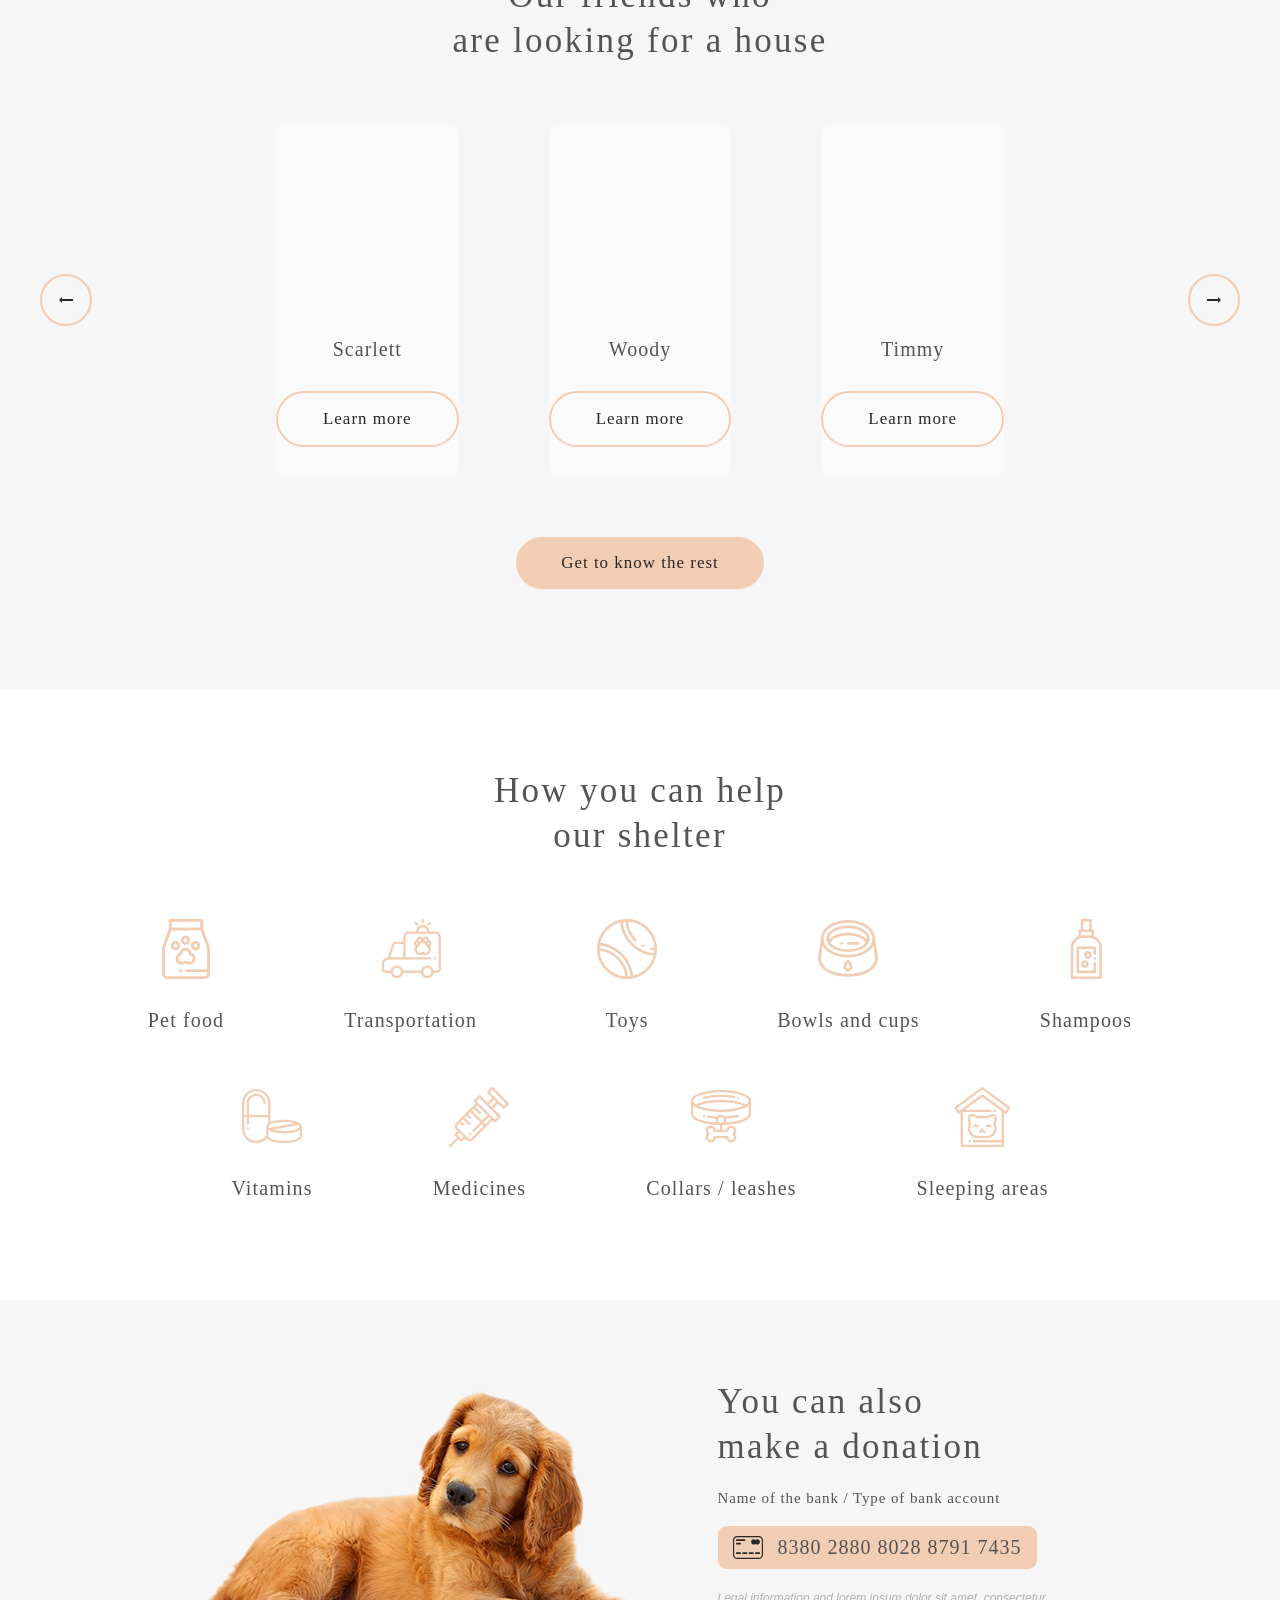
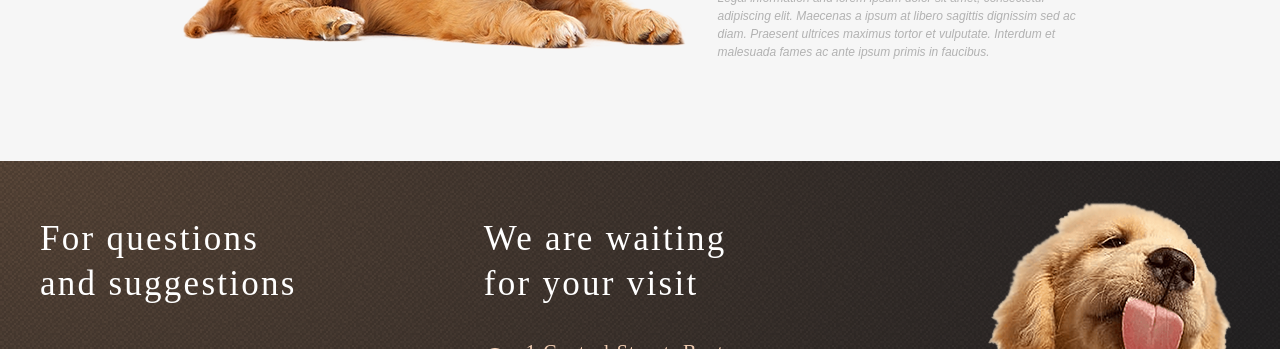
==== commit 1df61316: "feat: implement carousel functionality" ====
--- a/index.html
+++ b/index.html
@@ -77,35 +77,14 @@
         <div class="container">
           <h2 class="friends__title title">Our friends who <br> are looking for a house</h2>
           <div class="friends__slider slider">
-            <button class="slider__btn">
+            <button class="slider__btn prev">
               <img src="assets/icons/ui/arrows/arrow-left.svg" alt="arrow">
             </button>
             <div class="slider__cards">
               <div class="slider__row">
-                <a href="#" class="slider__card">
-                  <div class="slider__img">
-                    <img src="assets/images/pets/Katrine.png" alt="kitten">
-                  </div>
-                  <div class="slider__name">Katrine</div>
-                  <div class="slider__link link">Learn more</div>
-                </a>
-                <a href="#" class="slider__card">
-                  <div class="slider__img">
-                    <img src="assets/images/pets/Jennifer.png" alt="kitten">
-                  </div>
-                  <div class="slider__name">Jennifer</div>
-                  <div class="slider__link link">Learn more</div>
-                </a>
-                <a href="#" class="slider__card">
-                  <div class="slider__img">
-                    <img src="assets/images/pets/Sophia.png" alt="kitten">
-                  </div>
-                  <div class="slider__name">Woody</div>
-                  <div class="slider__link link">Learn more</div>
-                </a>
               </div>
             </div>
-            <button class="slider__btn">
+            <button class="slider__btn next">
               <img src="assets/icons/ui/arrows/arrow-right.svg" alt="arrow">
             </button>
           </div>
--- a/css/style.css
+++ b/css/style.css
@@ -41,7 +41,7 @@
   --font-size-mobile-nav: 2rem;
 }
 
-.footer__link, .burger, .nav, .nav__link, .nav__link::after, .slider__btn, .link, .overlay {
+.footer__link, .burger, .nav, .nav__link, .nav__link::after, .slider .slider__wrapper, .slider__btn, .link, .overlay {
   transition: all 0.3s;
 }
 
@@ -201,11 +201,28 @@
 .slider__cards {
   width: 100%;
   overflow: hidden;
+  position: relative;
+}
+.slider .slider__wrapper {
+  display: flex;
+  width: 100%;
+  will-change: transform;
+}
+.slider .slider__wrapper--slide-next {
+  transform: translateX(-100%);
+}
+.slider .slider__wrapper--slide-prev {
+  transform: translateX(-100%);
+}
+.slider .slider__wrapper--no-transition {
+  transition: none !important;
 }
 .slider__row {
   display: flex;
   justify-content: center;
   gap: clamp(1.25rem, -7.398rem + 16.279vw, 5.625rem);
+  flex-shrink: 0;
+  width: 100%;
 }
 .slider__row--grid {
   display: grid;
@@ -291,15 +308,9 @@
   .slider__row:not(.slider__row--grid) {
     gap: clamp(0.313rem, -2.813rem + 10vw, 2.5rem);
   }
-  .slider__row:not(.slider__row--grid) .slider__card:nth-child(3) {
-    display: none;
-  }
   .slider__row--grid {
     grid-template-columns: repeat(2, max-content);
     justify-content: center;
-  }
-  .slider__row--grid .slider__card:nth-child(n+7) {
-    display: none;
   }
 }
 @media (max-width: 600px) {
@@ -308,15 +319,9 @@
     justify-content: center;
     column-gap: 5rem;
   }
-  .slider__row:not(.slider__row--grid) .slider__card:nth-child(2) {
-    display: none;
-  }
   .slider__row--grid {
     grid-template-columns: max-content;
     gap: 1.875rem;
-  }
-  .slider__row--grid .slider__card:nth-child(n+4) {
-    display: none;
   }
   .slider__cards {
     order: -1;
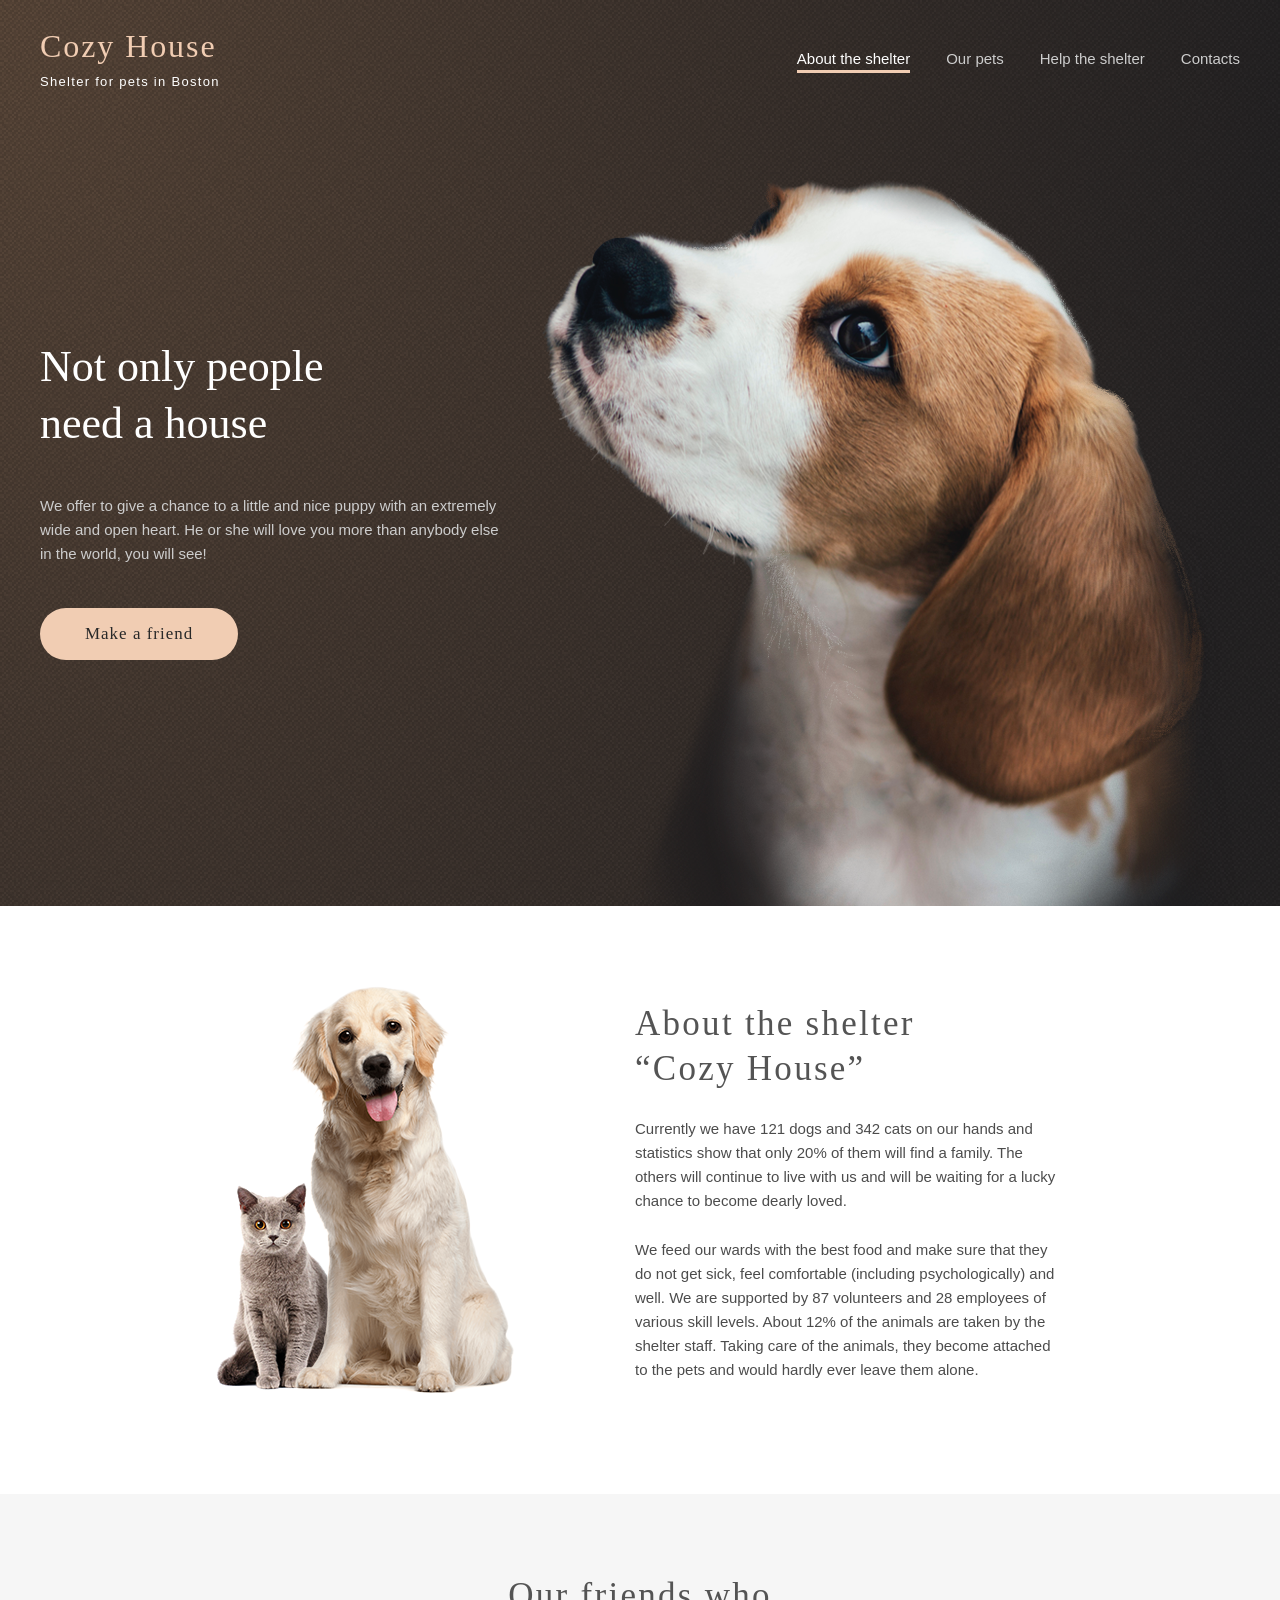
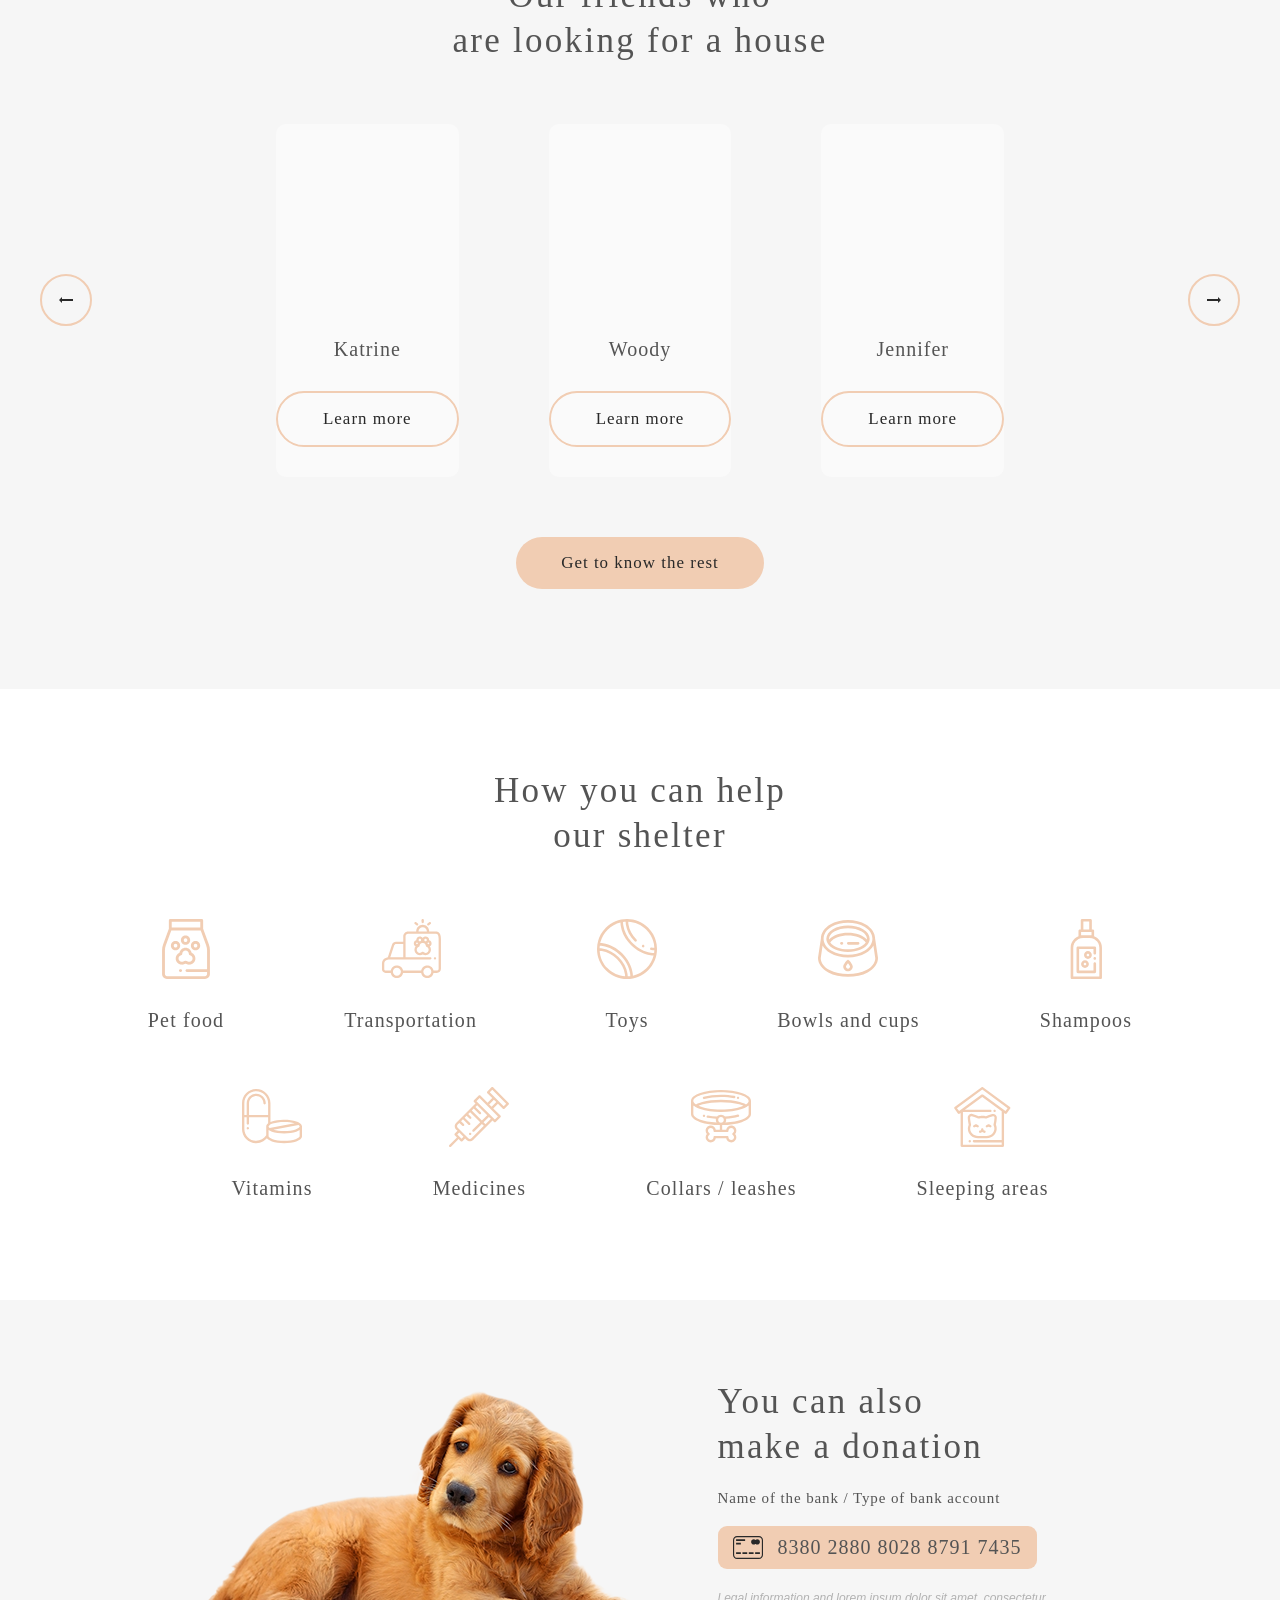
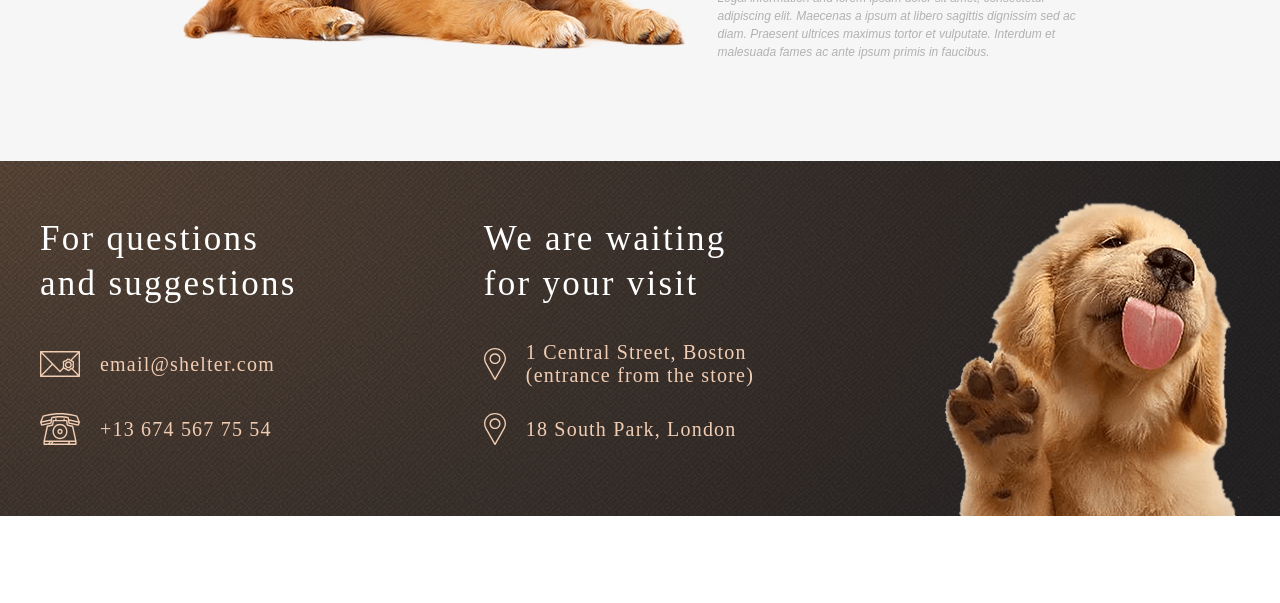
==== commit 1e750e7f: "feat: implement popup functionality" ====
--- a/index.html
+++ b/index.html
@@ -188,6 +188,30 @@
 
   <div class="overlay"></div>
 
+  <div class="pet-popup" id="pet-popup" inert>
+    <div class="pet-popup__inner">
+      <button type="button" class="pet-popup__close" aria-label="Close popup"></button>
+      <div class="pet-popup__card">
+        <div class="pet-popup__image">
+          <img src="" alt="" class="pet-popup__img">
+        </div>
+        <div class="pet-popup__content">
+          <div class="pet-popup__header">
+            <h3 class="pet-popup__name"></h3>
+            <p class="pet-popup__type"></p>
+          </div>
+          <p class="pet-popup__description"></p>
+          <ul class="pet-popup__details">
+            <li><span class="pet-popup__label">Age:</span> <span class="pet-popup__age"></span></li>
+            <li><span class="pet-popup__label">Inoculations:</span> <span class="pet-popup__inoculations"></span></li>
+            <li><span class="pet-popup__label">Diseases:</span> <span class="pet-popup__diseases"></span></li>
+            <li><span class="pet-popup__label">Parasites:</span> <span class="pet-popup__parasites"></span></li>
+          </ul>
+        </div>
+      </div>
+    </div>
+  </div>
+
 </body>
 
 </html>
--- a/css/style.css
+++ b/css/style.css
@@ -41,7 +41,7 @@
   --font-size-mobile-nav: 2rem;
 }
 
-.footer__link, .burger, .nav, .nav__link, .nav__link::after, .slider .slider__wrapper, .slider__btn, .link, .overlay {
+.footer__link, .pet-popup, .pet-popup__close, .burger, .nav, .nav__link, .nav__link::after, .slider .slider__wrapper, .slider__btn, .link {
   transition: all 0.3s;
 }
 
@@ -142,7 +142,8 @@
   font-family: Arial, "Helvetica Neue", Helvetica, sans-serif;
 }
 
-body.is-open {
+body.is-open,
+body.is-popup-open {
   overflow: hidden;
 }
 
@@ -154,7 +155,9 @@
   opacity: 0;
   visibility: hidden;
 }
-.is-open .overlay {
+
+.is-open .overlay,
+.is-popup-open .overlay {
   opacity: 1;
   visibility: visible;
 }
@@ -444,6 +447,179 @@
   }
 }
 
+.pet-popup {
+  position: fixed;
+  inset: 0;
+  z-index: 30;
+  display: flex;
+  align-items: center;
+  justify-content: center;
+  padding: 4.375rem;
+  opacity: 0;
+  visibility: hidden;
+  pointer-events: none;
+}
+.pet-popup__inner {
+  position: relative;
+  width: 100%;
+  max-width: 56.25rem;
+}
+.pet-popup__card {
+  width: 100%;
+  display: grid;
+  grid-template-columns: 5fr 4fr;
+  background-color: var(--bg-card);
+  border-radius: 0.625rem;
+  font-family: "Georgia", Georgia, serif;
+  overflow: hidden;
+}
+.pet-popup__close {
+  position: absolute;
+  top: -3.25rem;
+  right: -2.625rem;
+  display: flex;
+  align-items: center;
+  justify-content: center;
+  width: 3.25rem;
+  height: 3.25rem;
+  border-radius: 50%;
+  border: 0.125rem solid var(--cta-primary);
+  background-color: transparent;
+  color: var(--text-title);
+  cursor: pointer;
+}
+@media (hover: hover) {
+  .pet-popup__close:hover {
+    background-color: var(--cta-primary-hover);
+    border-color: var(--cta-primary-hover);
+  }
+}
+.pet-popup__close::before, .pet-popup__close::after {
+  content: "";
+  position: absolute;
+  top: 50%;
+  left: 50%;
+  display: block;
+  width: 1rem;
+  height: 0.125rem;
+  background-color: #292929;
+  border-radius: 0.125rem;
+}
+.pet-popup__close::before {
+  transform: translate(-50%, -50%) rotate(45deg);
+}
+.pet-popup__close::after {
+  transform: translate(-50%, -50%) rotate(-45deg);
+}
+.pet-popup__image {
+  width: 100%;
+  aspect-ratio: 1;
+  min-width: 0;
+  min-height: 0;
+}
+.pet-popup__image img {
+  width: 100%;
+  height: 100%;
+  object-fit: cover;
+}
+.pet-popup__content {
+  display: flex;
+  flex-direction: column;
+  align-self: stretch;
+  min-width: 0;
+  min-height: 0;
+  padding-inline: 1.875rem 1.25rem;
+  padding-block: 3.125rem;
+  row-gap: 40px;
+  color: var(--text-dark);
+  max-height: 100%;
+  overflow-y: auto;
+}
+.pet-popup__name {
+  font-size: var(--font-size-xl);
+  letter-spacing: 0.06em;
+  line-height: 1.3;
+  margin: 0 0 0.625rem;
+}
+.pet-popup__type {
+  font-size: var(--font-size-md);
+  line-height: 1.15;
+  letter-spacing: 0.06em;
+}
+.pet-popup__description {
+  font-size: var(--font-size-sm);
+  line-height: 1.1;
+  letter-spacing: 0.06em;
+}
+.pet-popup__details {
+  display: flex;
+  flex-direction: column;
+  row-gap: 0.625rem;
+}
+.pet-popup__details li {
+  position: relative;
+  padding-left: 0.9rem;
+  font-size: var(--font-size-sm);
+  line-height: 1.2;
+  letter-spacing: 0.06em;
+}
+.pet-popup__details li::before {
+  content: "";
+  position: absolute;
+  left: 0;
+  top: 0.3em;
+  width: 0.25rem;
+  height: 0.25rem;
+  border-radius: 50%;
+  background-color: var(--cta-primary);
+}
+.pet-popup__label {
+  font-weight: 700;
+}
+@media (max-width: 850px) {
+  .pet-popup__inner {
+    max-width: 40rem;
+  }
+  .pet-popup__content {
+    padding: 0.625rem;
+    row-gap: 1.25rem;
+  }
+  .pet-popup__description {
+    font-size: var(--font-size-xs);
+  }
+}
+@media (max-width: 600px) {
+  .pet-popup {
+    padding: 2.5rem;
+  }
+  .pet-popup__inner {
+    max-width: 100%;
+  }
+  .pet-popup__card {
+    grid-template-columns: 1fr;
+    max-height: 85vh;
+    gap: 1.25rem;
+  }
+  .pet-popup__image {
+    display: none;
+  }
+  .pet-popup__close {
+    right: -1.625rem;
+  }
+  .pet-popup__header {
+    text-align: center;
+  }
+}
+
+body.is-popup-open {
+  overflow: hidden;
+}
+body.is-popup-open .pet-popup {
+  opacity: 1;
+  visibility: visible;
+  pointer-events: auto;
+}
+
 .wrapper {
   min-height: 100dvh;
   display: flex;
@@ -513,7 +689,7 @@
 }
 
 .footer {
-  background: url("../../assets/images/backgrounds/bg-gradient.png"), radial-gradient(100% 215.42% at 0% 0%, var(--bg-dark-card) 0%, var(--bg-dark) 100%);
+  background: url("../assets/images/backgrounds/bg-gradient.png"), radial-gradient(100% 215.42% at 0% 0%, var(--bg-dark-card) 0%, var(--bg-dark) 100%);
   padding-block-start: 2.5rem;
   overflow: hidden;
 }
@@ -553,14 +729,14 @@
 }
 .footer__link.email {
   grid-row: 2;
-  background: url("../../assets/icons/ui/email.svg") left center no-repeat;
+  background: url("../assets/icons/ui/email.svg") left center no-repeat;
 }
 .footer__link.phone {
   grid-row: 3;
-  background: url("../../assets/icons/ui/phone.svg") left center no-repeat;
+  background: url("../assets/icons/ui/phone.svg") left center no-repeat;
 }
 .footer__link.address {
-  background: url("../../assets/icons/ui/pin.svg") left center no-repeat;
+  background: url("../assets/icons/ui/pin.svg") left center no-repeat;
   padding-inline-start: 2.625rem;
 }
 .footer__img {
@@ -731,7 +907,7 @@
   color: var(--text-title);
 }
 .donation__card {
-  background: url("../../../assets/icons/ui/card.svg") left 0.9375rem center no-repeat, var(--cta-primary);
+  background: url("../assets/icons/ui/card.svg") left 0.9375rem center no-repeat, var(--cta-primary);
   border-radius: 0.5625rem;
   padding-block: 0.625rem;
   padding-inline: 3.75rem 0.9375rem;
@@ -890,7 +1066,7 @@
   }
 }
 .hero {
-  background: url("../../../assets/images/backgrounds/bg-gradient.png"), radial-gradient(100% 215.42% at 0% 0%, #5b483a 0%, #262425 100%);
+  background: url("../assets/images/backgrounds/bg-gradient.png"), radial-gradient(100% 215.42% at 0% 0%, #5b483a 0%, #262425 100%);
   display: flex;
   align-items: flex-end;
 }
